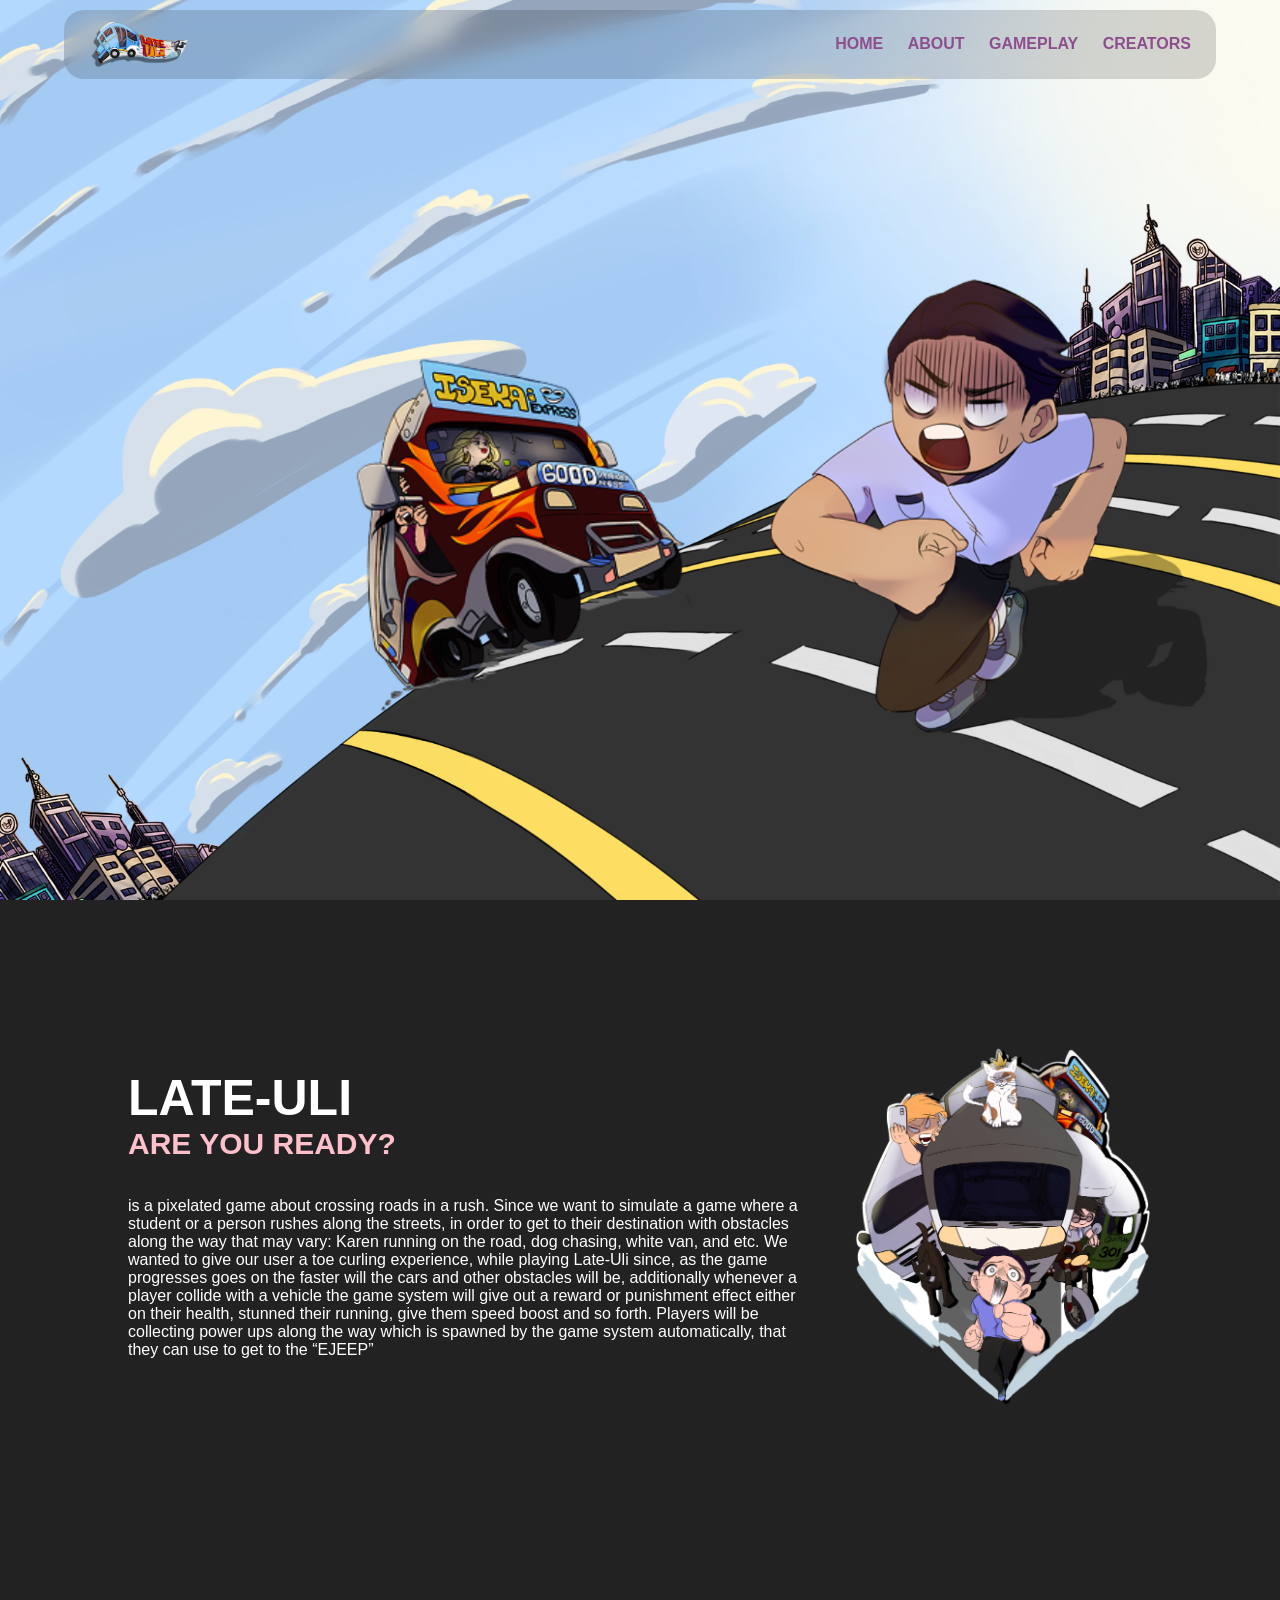
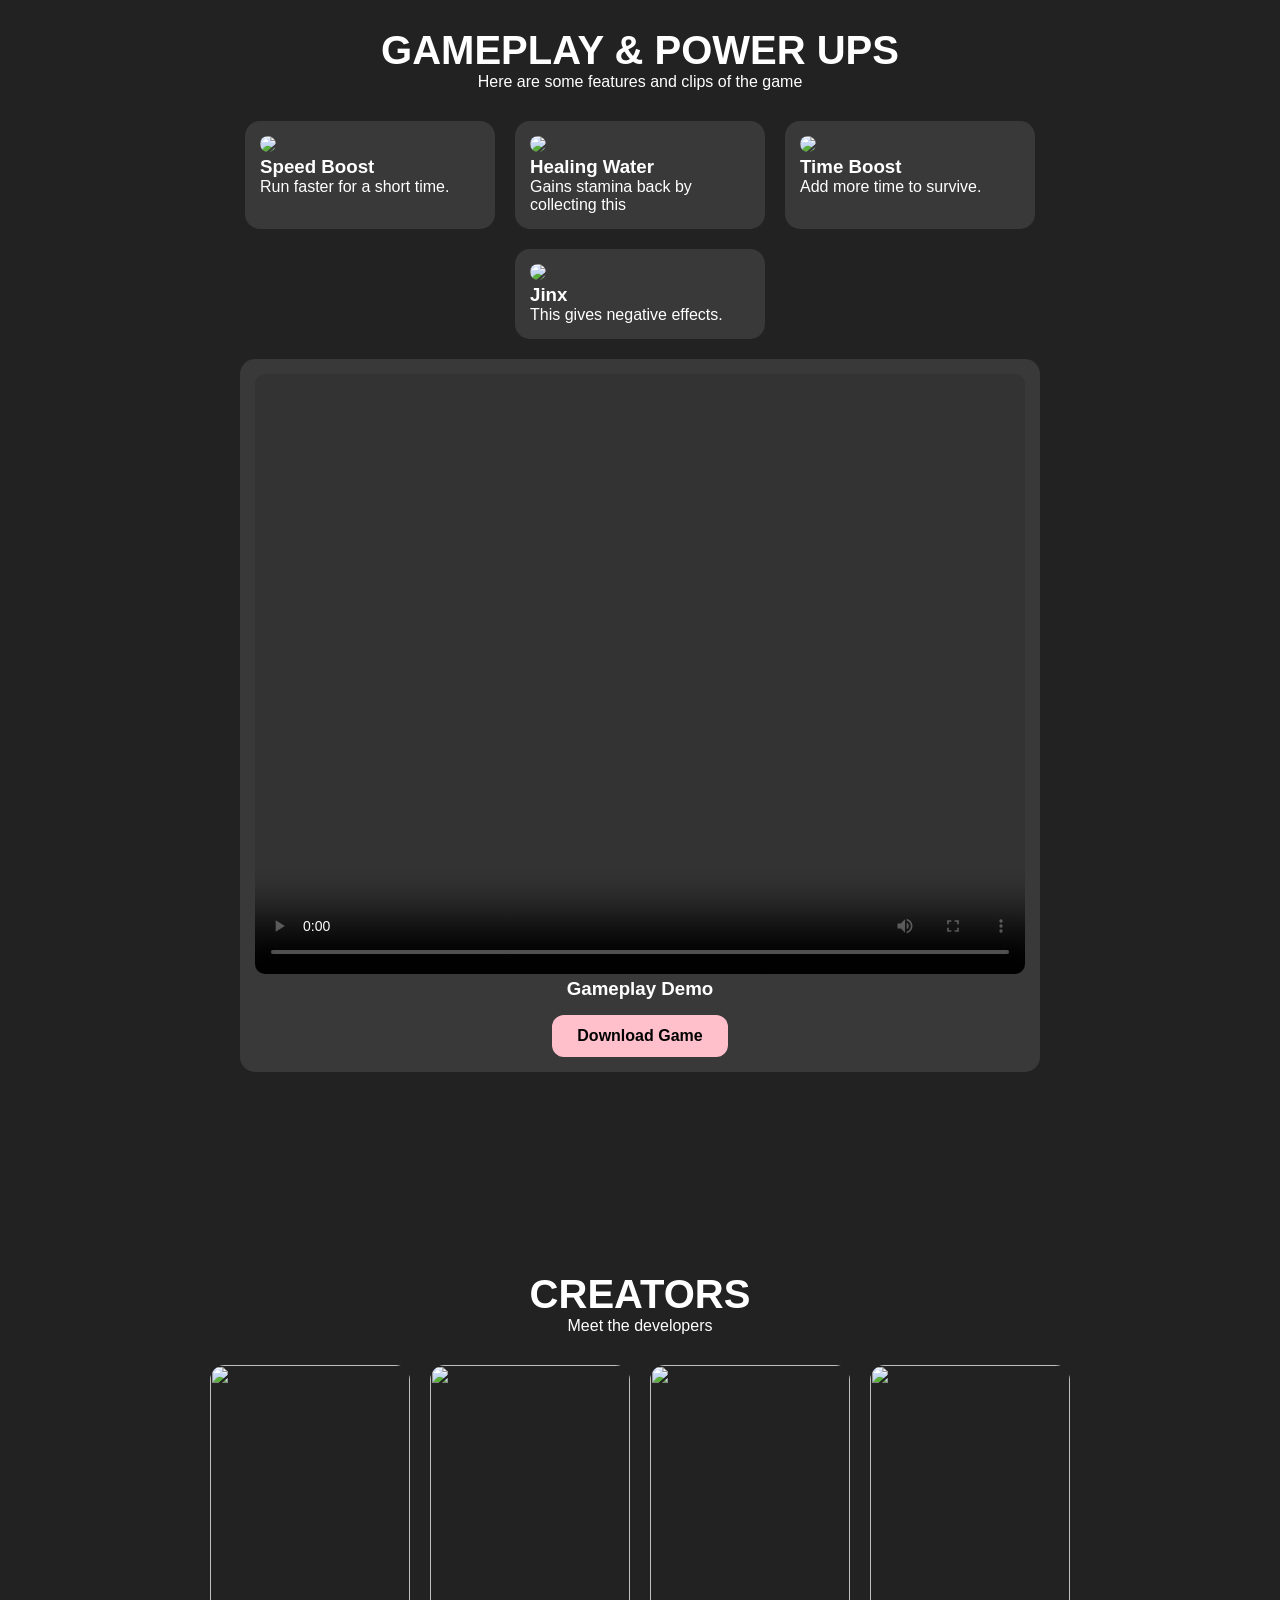
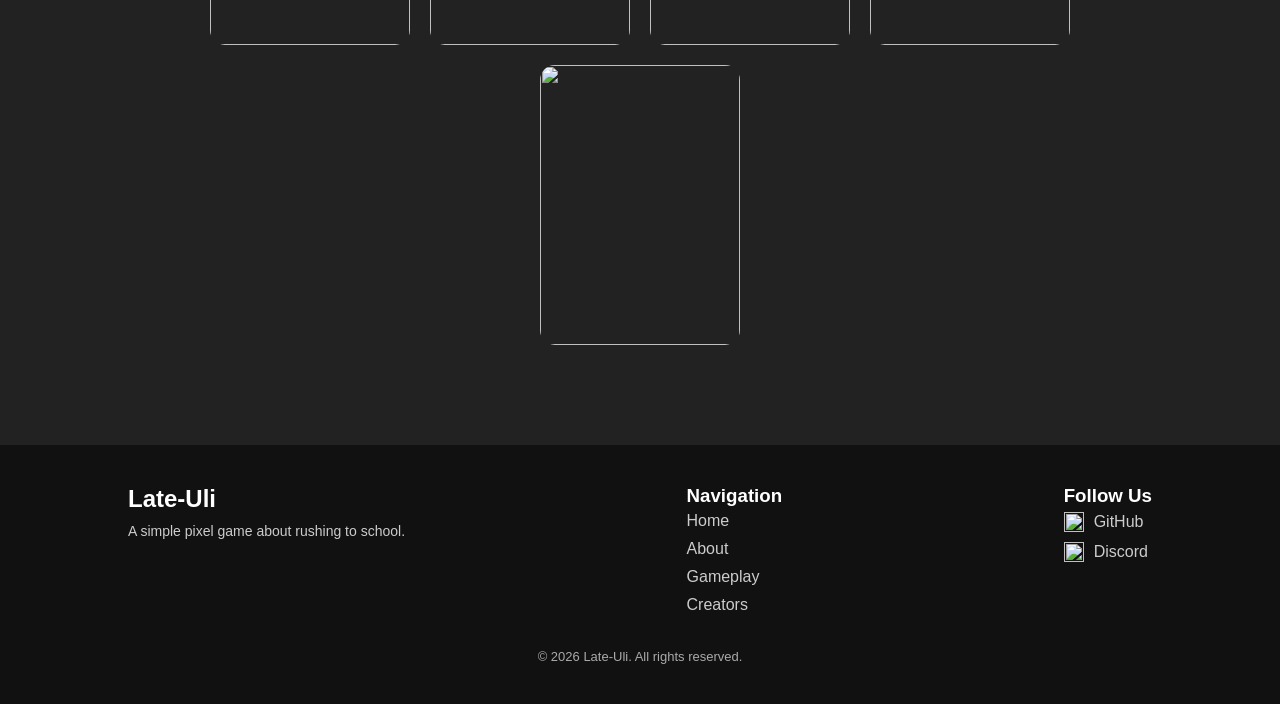
==== index.html @ 8a09f916 "Add files via upload" ====
<!DOCTYPE html>
<html lang="en">

<head>
    <meta charset="UTF-8">
    <meta name="viewport" content="width=device-width, initial-scale=1.0">
    <title>Late-Uli</title>
    <link rel="stylesheet" href="style.css">
</head>

<body>


    <header id="home">

        <nav class="navbar">
            <img src="logo.png" class="logo-img">

            <div class="nav-links">
                <a href="#home">HOME</a>
                <a href="#about">ABOUT</a>
                <a href="#game">GAMEPLAY</a>
                <a href="#creators">CREATORS</a>
            </div>
        </nav>

        <div class="parallax">
            <img src="bg2.jpg" id="one">
            <img src="clouds.png" id="third">
            <img src="front.png" id="two">
        </div>

    </header>

    <main>

        <!-- ABOUT -->
        <section id="about" class="section">
            <div class="about-box">

                <div class="text">
                    <h2>LATE-ULI</h2>
                    <h3>ARE YOU READY?</h3>
                    <br><br>
                    <p>
                        is a pixelated game about crossing roads in a rush. Since we want to simulate a game where a student or a person rushes along the streets, in order to get to their destination with obstacles along the way that may vary: Karen running on the road, dog
                        chasing, white van, and etc. We wanted to give our user a toe curling experience, while playing Late-Uli since, as the game progresses goes on the faster will the cars and other obstacles will be, additionally whenever a player
                        collide with a vehicle the game system will give out a reward or punishment effect either on their health, stunned their running, give them speed boost and so forth. Players will be collecting power ups along the way which is spawned
                        by the game system automatically, that they can use to get to the “EJEEP”
                    </p>
                </div>

                <div class="img-box">
                    <img src="picturejoserun.png">
                </div>

            </div>
        </section>
        <section id="game" class="section">
            <h2 class="title">GAMEPLAY & POWER UPS</h2>
            <p class="subtitle">Here are some features and clips of the game</p>

            <div class="cards">

                <div class="card">
                    <img src="gifasset/speed shoe.gif">
                    <h3>Speed Boost</h3>
                    <p>Run faster for a short time.</p>
                </div>

                <div class="card">
                    <img src="gifasset/water.gif">
                    <h3>Healing Water</h3>
                    <p>Gains stamina back by collecting this</p>
                </div>

                <div class="card">
                    <img src="gifasset/time power up.gif">
                    <h3>Time Boost</h3>
                    <p>Add more time to survive.</p>
                </div>

                <div class="card">
                    <img src="gifasset/decrease time.gif">
                    <h3>Jinx</h3>
                    <p>This gives negative effects.</p>
                </div>

                <div class="card demo-card">
                    <video controls>
                <source src="videoAsset/lateulidemo.mp4" type="video/mp4">
            </video>

                    <h3>Gameplay Demo</h3>

                    <!-- DOWNLOAD BUTTON -->
                    <a href="LateUliGame.zip" download class="download-btn">
                Download Game
            </a>
                </div>
            </div>
        </section>
        <section id="creators" class="section">
            <h2 class="title">CREATORS</h2>
            <p class="subtitle">Meet the developers</p>

            <div class="devs">

                <div class="dev">
                    <img src="portfolio_kenneth/kenneth.jpg">
                    <div class="overlay">
                        <h3>Dev 1</h3>
                        <p>Front-end developer</p>
                        <a href="portfolio_kenneth/portfolio.html">Profile</a>
                    </div>
                </div>

                <div class="dev">
                    <img src="Cocutan/Cocutan/4th.jpg">
                    <div class="overlay">
                        <h3>Dev 2</h3>
                        <p>Game logic</p>
                        <a href="Cocutan/Cocutan/Index.html">Profile</a>
                    </div>
                </div>

                <div class="dev">
                    <img src="Xyvanne/Unknown-40.jpg">
                    <div class="overlay">
                        <h3>Dev 3</h3>
                        <p>Design & UI</p>
                        <a href="Xyvanne/index.html">Profile</a>
                    </div>
                </div>

                <div class="dev">
                    <img src="bernas/bernas/54caf76a-6d49-4d84-9a0f-51dc49c5455b.jpg">
                    <div class="overlay">
                        <h3>Dev 4</h3>
                        <p>Testing</p>
                        <a href="bernas/bernas/index.html">Profile</a>
                    </div>
                </div>

                <div class="dev">
                    <img src="kimberly/profileassets/kim.JPG">
                    <div class="overlay">
                        <h3>Dev 5</h3>
                        <p>Assets & art</p>
                        <a href="kimberly/profileindex1.html">Profile</a>
                    </div>
                </div>

            </div>
        </section>

    </main>
    <footer class="footer">

        <div class="footer-container">

            <div class="footer-left">
                <h2>Late-Uli</h2>
                <p>A simple pixel game about rushing to school.</p>
            </div>

            <div class="footer-links">
                <h3>Navigation</h3>
                <a href="#home">Home</a>
                <a href="#about">About</a>
                <a href="#game">Gameplay</a>
                <a href="#creators">Creators</a>
            </div>

            <div class="footer-socials">
                <h3>Follow Us</h3>

                <a href="#">
                    <img src="icons/github.png">GitHub
                </a>

                <a href="#">
                    <img src=" icons/discord.png "> Discord
                </a>

            </div>

        </div>

        <p class="footer-bottom ">© 2026 Late-Uli. All rights reserved.</p>

    </footer>
    <script src="motion.js "></script>
</body>

</html>
---- style.css ----
* {
    margin: 0;
    padding: 0;
    box-sizing: border-box;
}

body {
    font-family: Arial;
    background: #222;
    color: white;
}

.html {
    scroll-behavior: smooth;
}

.navbar {
    position: fixed;
    top: 10px;
    left: 50%;
    transform: translateX(-50%);
    width: 90%;
    display: flex;
    justify-content: space-between;
    align-items: center;
    padding: 12px 25px;
    background: rgba(0, 0, 0, 0.15);
    backdrop-filter: blur(10px);
    border-radius: 20px;
    z-index: 1000;
}

.logo-img {
    width: 100px;
}

.nav-links a {
    margin-left: 20px;
    text-decoration: none;
    color: rgb(141, 78, 141);
    font-weight: bold;
}

header {
    height: 100vh;
    overflow: hidden;
    position: relative;
}

.parallax img {
    position: absolute;
    width: 100%;
    height: 100vh;
    object-fit: cover;
}

#one {
    z-index: 1;
}

#third {
    z-index: 2;
}

#two {
    z-index: 3;
}

.section {
    padding: 100px 10%;
}

.about-box {
    display: flex;
    gap: 40px;
    align-items: center;
}

.text h2 {
    font-size: 50px;
}

.text h3 {
    font-size: 30px;
    color: pink;
}

.img-box img {
    width: 300px;
}

.title {
    text-align: center;
    font-size: 40px;
}

.subtitle {
    text-align: center;
    margin-bottom: 30px;
}

.cards {
    display: flex;
    flex-wrap: wrap;
    gap: 20px;
    justify-content: center;
}

.card {
    width: 250px;
    background: rgba(255, 255, 255, 0.1);
    padding: 15px;
    border-radius: 15px;
    transition: 0.3s;
}

.card:hover {
    transform: translateY(-10px);
}

.card img,
video {
    width: 100%;
    border-radius: 10px;
}

.demo-card {
    width: 800px;
    text-align: center;
}

.demo-card video {
    width: 100%;
    height: 600px;
    object-fit: cover;
}

.download-btn {
    display: inline-block;
    margin-top: 15px;
    padding: 12px 25px;
    background: pink;
    color: black;
    text-decoration: none;
    font-weight: bold;
    border-radius: 12px;
    transition: 0.3s;
}

.download-btn:hover {
    background: white;
    transform: scale(1.05);
}


/* RESPONSIVE */

@media (max-width: 768px) {
    .demo-card {
        width: 90%;
    }
    .demo-card video {
        height: auto;
    }
}

.devs {
    display: flex;
    flex-wrap: wrap;
    gap: 20px;
    justify-content: center;
}

.dev {
    width: 200px;
    height: 280px;
    position: relative;
    overflow: hidden;
    border-radius: 15px;
}

.dev img {
    width: 100%;
    height: 100%;
    object-fit: cover;
}

.overlay {
    position: absolute;
    bottom: -100%;
    width: 100%;
    height: 100%;
    background: rgba(0, 0, 0, 0.7);
    text-align: center;
    padding: 20px;
    transition: 0.4s;
}

.dev:hover .overlay {
    bottom: 0;
}

.overlay a {
    display: inline-block;
    margin-top: 10px;
    padding: 8px 12px;
    background: pink;
    color: black;
    text-decoration: none;
    border-radius: 10px;
    transition: 0.3;
    cursor: pointer;
}

@media (max-width: 768px) {
    .about-box {
        flex-direction: column;
        text-align: center;
    }
    .navbar {
        flex-direction: column;
        gap: 10px;
    }
}

.footer {
    background: #111;
    color: white;
    padding: 40px 10%;
}

.footer-container {
    display: flex;
    justify-content: space-between;
    flex-wrap: wrap;
    gap: 30px;
}

.footer-left h2 {
    margin-bottom: 10px;
}

.footer-left p {
    font-size: 14px;
    color: #ccc;
}

.footer-links {
    display: flex;
    flex-direction: column;
}

.footer-links a {
    text-decoration: none;
    color: #ccc;
    margin: 5px 0;
}

.footer-links a:hover {
    color: pink;
}

.footer-socials {
    display: flex;
    flex-direction: column;
}

.footer-socials a {
    text-decoration: none;
    color: #ccc;
    margin: 5px 0;
    display: flex;
    align-items: center;
    gap: 10px;
}

.footer-socials img {
    width: 20px;
    height: 20px;
}

.footer-socials a:hover {
    color: pink;
}

.footer-bottom {
    text-align: center;
    margin-top: 30px;
    font-size: 13px;
    color: #aaa;
}

@media (max-width: 768px) {
    .footer-container {
        flex-direction: column;
        text-align: center;
        align-items: center;
    }
    .footer-socials a {
        justify-content: center;
    }
}
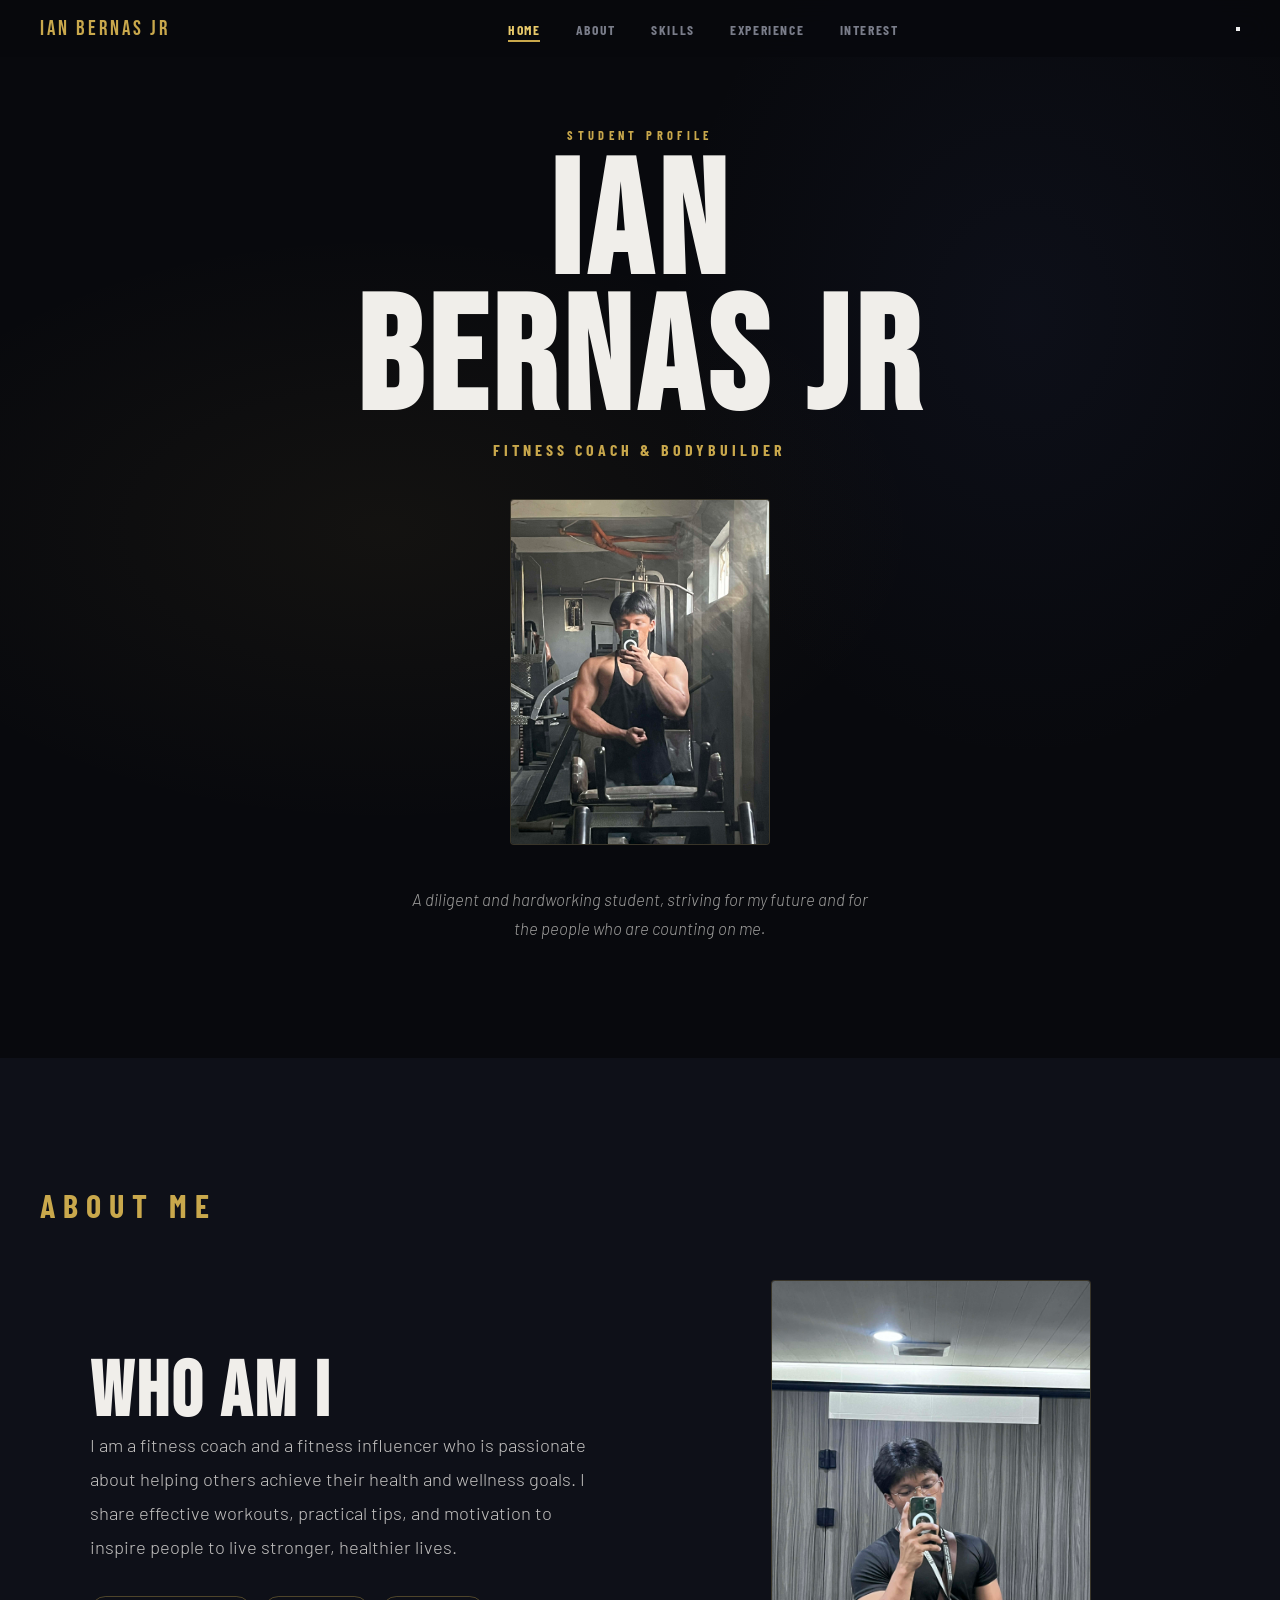
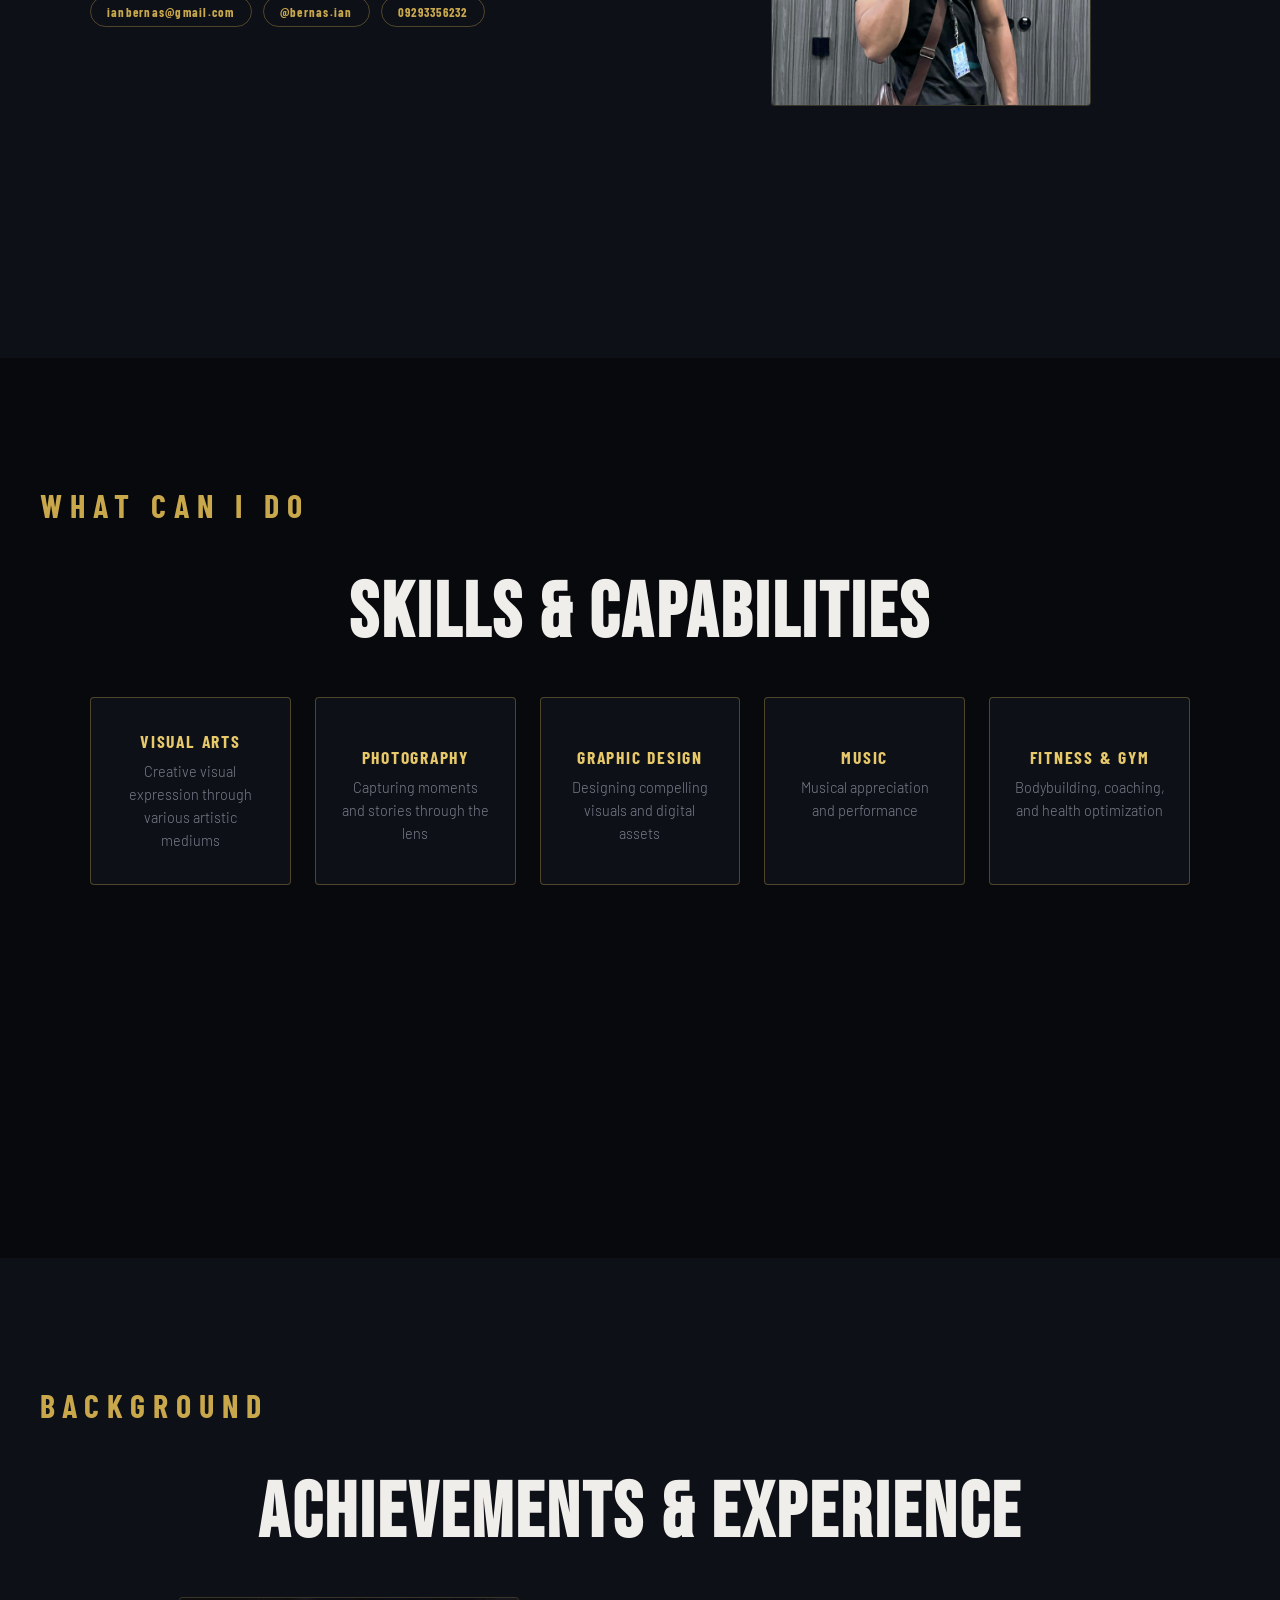
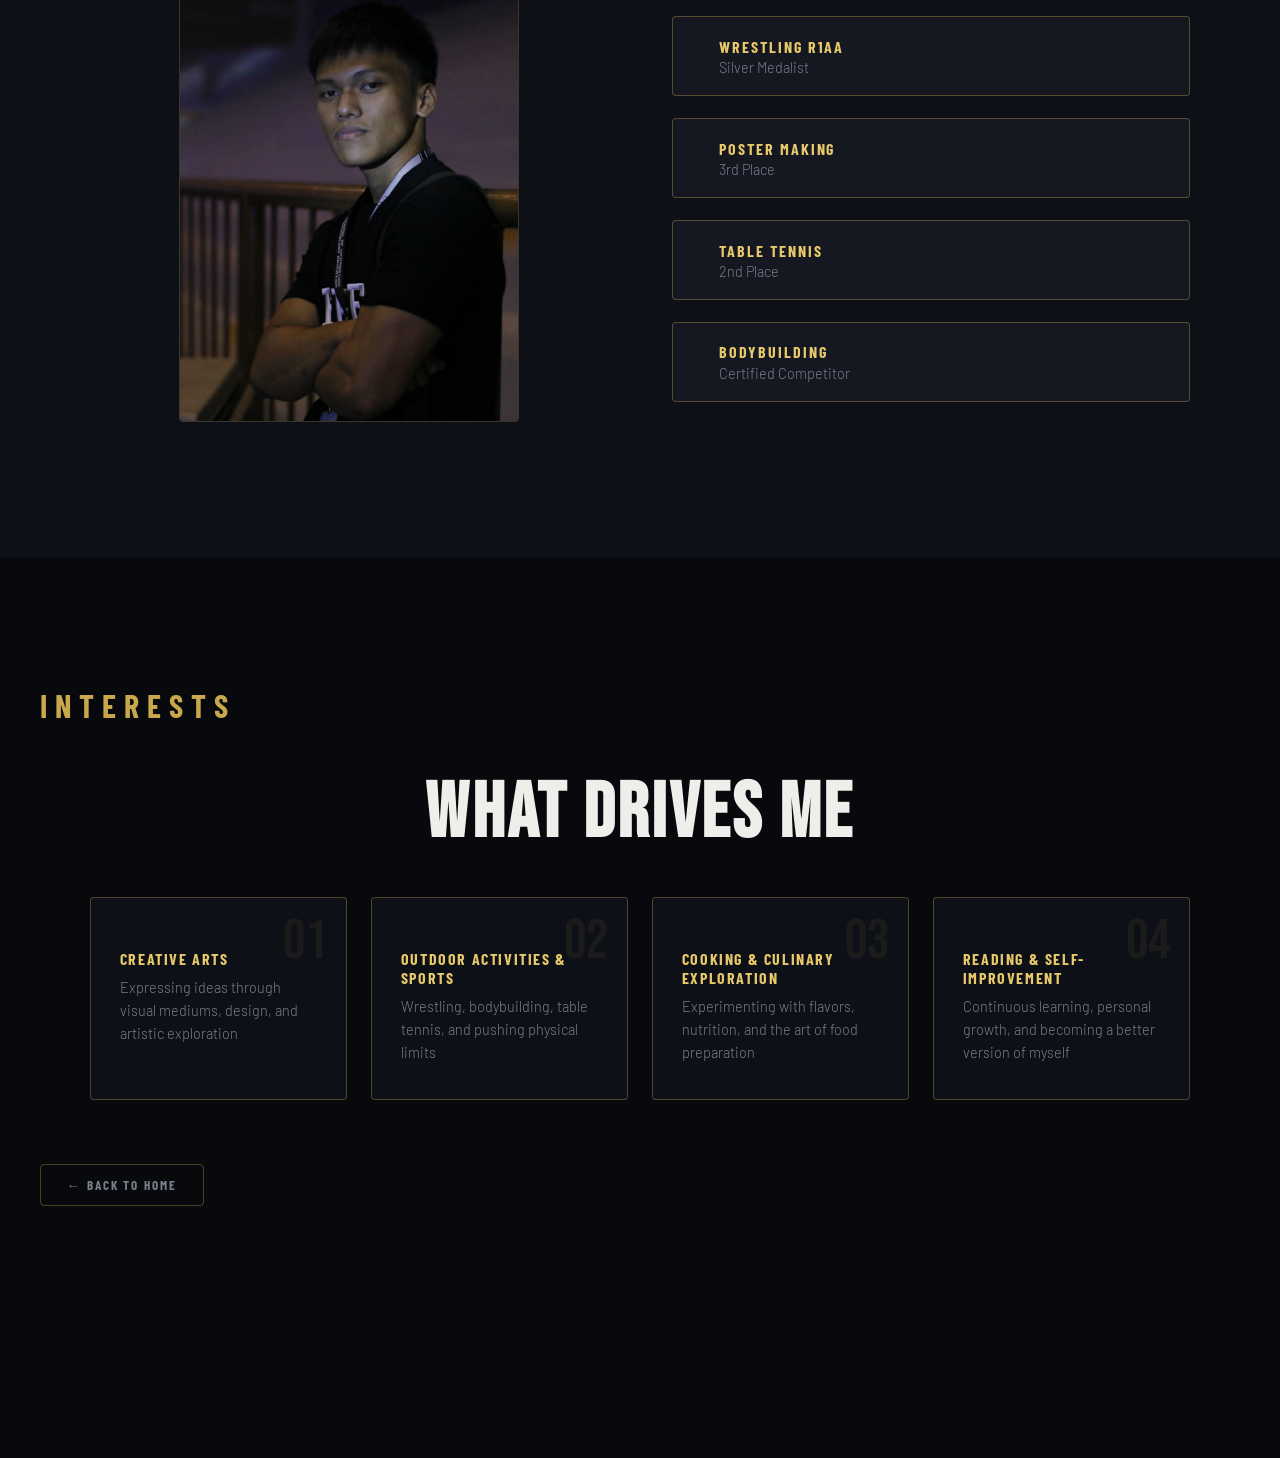
==== commit 05ddd072: "Add files via upload" ====
--- a/index.html
+++ b/index.html
@@ -1,196 +1,206 @@
 <!DOCTYPE html>
 <html lang="en">
-
 <head>
-    <meta charset="UTF-8">
-    <meta name="viewport" content="width=device-width, initial-scale=1.0">
-    <title>Late-Uli</title>
-    <link rel="stylesheet" href="style.css">
+  <meta charset="UTF-8" />
+  <meta name="viewport" content="width=device-width, initial-scale=1.0"/>
+  <title>Ian Bernas Jr – Portfolio</title>
+  <link rel="preconnect" href="https://fonts.googleapis.com">
+  <link rel="preconnect" href="https://fonts.gstatic.com" crossorigin>
+  <link href="https://fonts.googleapis.com/css2?family=Bebas+Neue&family=Barlow:ital,wght@0,300;0,400;0,600;1,300&family=Barlow+Condensed:wght@700;900&display=swap" rel="stylesheet">
+  <link rel="stylesheet" href="style.css" />
 </head>
-
 <body>
 
-
-    <header id="home">
-
-        <nav class="navbar">
-            <img src="logo.png" class="logo-img">
-
-            <div class="nav-links">
-                <a href="#home">HOME</a>
-                <a href="#about">ABOUT</a>
-                <a href="#game">GAMEPLAY</a>
-                <a href="#creators">CREATORS</a>
-            </div>
-        </nav>
-
-        <div class="parallax">
-            <img src="bg2.jpg" id="one">
-            <img src="clouds.png" id="third">
-            <img src="front.png" id="two">
-        </div>
-
-    </header>
-
-    <main>
-
-        <!-- ABOUT -->
-        <section id="about" class="section">
-            <div class="about-box">
-
-                <div class="text">
-                    <h2>LATE-ULI</h2>
-                    <h3>ARE YOU READY?</h3>
-                    <br><br>
-                    <p>
-                        is a pixelated game about crossing roads in a rush. Since we want to simulate a game where a student or a person rushes along the streets, in order to get to their destination with obstacles along the way that may vary: Karen running on the road, dog
-                        chasing, white van, and etc. We wanted to give our user a toe curling experience, while playing Late-Uli since, as the game progresses goes on the faster will the cars and other obstacles will be, additionally whenever a player
-                        collide with a vehicle the game system will give out a reward or punishment effect either on their health, stunned their running, give them speed boost and so forth. Players will be collecting power ups along the way which is spawned
-                        by the game system automatically, that they can use to get to the “EJEEP”
-                    </p>
-                </div>
-
-                <div class="img-box">
-                    <img src="picturejoserun.png">
-                </div>
-
-            </div>
-        </section>
-        <section id="game" class="section">
-            <h2 class="title">GAMEPLAY & POWER UPS</h2>
-            <p class="subtitle">Here are some features and clips of the game</p>
-
-            <div class="cards">
-
-                <div class="card">
-                    <img src="gifasset/speed shoe.gif">
-                    <h3>Speed Boost</h3>
-                    <p>Run faster for a short time.</p>
-                </div>
-
-                <div class="card">
-                    <img src="gifasset/water.gif">
-                    <h3>Healing Water</h3>
-                    <p>Gains stamina back by collecting this</p>
-                </div>
-
-                <div class="card">
-                    <img src="gifasset/time power up.gif">
-                    <h3>Time Boost</h3>
-                    <p>Add more time to survive.</p>
-                </div>
-
-                <div class="card">
-                    <img src="gifasset/decrease time.gif">
-                    <h3>Jinx</h3>
-                    <p>This gives negative effects.</p>
-                </div>
-
-                <div class="card demo-card">
-                    <video controls>
-                <source src="videoAsset/lateulidemo.mp4" type="video/mp4">
-            </video>
-
-                    <h3>Gameplay Demo</h3>
-
-                    <!-- DOWNLOAD BUTTON -->
-                    <a href="LateUliGame.zip" download class="download-btn">
-                Download Game
-            </a>
-                </div>
-            </div>
-        </section>
-        <section id="creators" class="section">
-            <h2 class="title">CREATORS</h2>
-            <p class="subtitle">Meet the developers</p>
-
-            <div class="devs">
-
-                <div class="dev">
-                    <img src="portfolio_kenneth/kenneth.jpg">
-                    <div class="overlay">
-                        <h3>Dev 1</h3>
-                        <p>Front-end developer</p>
-                        <a href="portfolio_kenneth/portfolio.html">Profile</a>
-                    </div>
-                </div>
-
-                <div class="dev">
-                    <img src="Cocutan/Cocutan/4th.jpg">
-                    <div class="overlay">
-                        <h3>Dev 2</h3>
-                        <p>Game logic</p>
-                        <a href="Cocutan/Cocutan/Index.html">Profile</a>
-                    </div>
-                </div>
-
-                <div class="dev">
-                    <img src="Xyvanne/Unknown-40.jpg">
-                    <div class="overlay">
-                        <h3>Dev 3</h3>
-                        <p>Design & UI</p>
-                        <a href="Xyvanne/index.html">Profile</a>
-                    </div>
-                </div>
-
-                <div class="dev">
-                    <img src="bernas/bernas/54caf76a-6d49-4d84-9a0f-51dc49c5455b.jpg">
-                    <div class="overlay">
-                        <h3>Dev 4</h3>
-                        <p>Testing</p>
-                        <a href="bernas/bernas/index.html">Profile</a>
-                    </div>
-                </div>
-
-                <div class="dev">
-                    <img src="kimberly/profileassets/kim.JPG">
-                    <div class="overlay">
-                        <h3>Dev 5</h3>
-                        <p>Assets & art</p>
-                        <a href="kimberly/profileindex1.html">Profile</a>
-                    </div>
-                </div>
-
-            </div>
-        </section>
-
-    </main>
-    <footer class="footer">
-
-        <div class="footer-container">
-
-            <div class="footer-left">
-                <h2>Late-Uli</h2>
-                <p>A simple pixel game about rushing to school.</p>
-            </div>
-
-            <div class="footer-links">
-                <h3>Navigation</h3>
-                <a href="#home">Home</a>
-                <a href="#about">About</a>
-                <a href="#game">Gameplay</a>
-                <a href="#creators">Creators</a>
-            </div>
-
-            <div class="footer-socials">
-                <h3>Follow Us</h3>
-
-                <a href="#">
-                    <img src="icons/github.png">GitHub
-                </a>
-
-                <a href="#">
-                    <img src=" icons/discord.png "> Discord
-                </a>
-
-            </div>
-
-        </div>
-
-        <p class="footer-bottom ">© 2026 Late-Uli. All rights reserved.</p>
-
-    </footer>
-    <script src="motion.js "></script>
+  <nav id="navbar">
+    <div class="nav-brand">IAN BERNAS JR</div>
+    <ul class="nav-links">
+      <li><a href="#home"       class="nav-link active">Home</a></li>
+      <li><a href="#about"      class="nav-link">About</a></li>
+      <li><a href="#skills"     class="nav-link">Skills</a></li>
+      <li><a href="#experience" class="nav-link">Experience</a></li>
+      <li><a href="#interest"   class="nav-link">Interest</a></li>
+    </ul>
+    <button class="hamburger" id="hamburger" aria-label="Menu">
+      <span></span><span></span><span></span>
+    </button>
+  </nav>
+
+  <div class="mobile-menu" id="mobileMenu">
+    <ul>
+      <li><a href="#home"       class="mob-link">Home</a></li>
+      <li><a href="#about"      class="mob-link">About</a></li>
+      <li><a href="#skills"     class="mob-link">Skills</a></li>
+      <li><a href="#experience" class="mob-link">Experience</a></li>
+      <li><a href="#interest"   class="mob-link">Interest</a></li>
+    </ul>
+  </div>
+
+  <section id="home" class="section hero-section">
+    <div class="hero-bg">
+      <div class="stars"></div>
+      <div class="nebula"></div>
+    </div>
+    <div class="hero-content">
+      <p class="hero-eyebrow">Student Profile</p>
+      <h1 class="hero-name">IAN<br>BERNAS JR</h1>
+      <p class="hero-role">Fitness Coach &amp; Bodybuilder</p>
+      <div class="photo-frame hero-frame" id="heroFrame">
+        <div class="frame-inner">
+          <img id="heroImg" src="7a15c5e6-8de4-471f-91c4-639e7b374e32.jpg" alt="Ian Bernas Jr" />
+        </div>
+      </div>
+      <p class="hero-tagline">
+        A diligent and hardworking student, striving for my future
+        and for the people who are counting on me.
+      </p>
+    </div>
+  </section>
+
+  <section id="about" class="section about-section">
+    <div class="section-header">
+      <span class="section-label">About Me</span>
+    </div>
+    <div class="about-grid">
+      <div class="about-text">
+        <h2 class="section-title">Who Am I</h2>
+        <p class="about-bio">
+          I am a fitness coach and a fitness influencer who is passionate about
+          helping others achieve their health and wellness goals. I share effective
+          workouts, practical tips, and motivation to inspire people to live
+          stronger, healthier lives.
+        </p>
+        <div class="contact-chips">
+          <a href="mailto:ianbernas@gmail.com" class="chip">ianbernas@gmail.com</a>
+          <a href="#"                           class="chip">@bernas.ian</a>
+          <a href="tel:09293356232"             class="chip">09293356232</a>
+        </div>
+      </div>
+      <div class="about-photo-wrap">
+        <div class="photo-frame about-frame" id="aboutFrame">
+          <div class="frame-inner">
+            <img id="aboutImg" src="54caf76a-6d49-4d84-9a0f-51dc49c5455b.jpg" alt="Ian Bernas Jr – About" />
+          </div>
+        </div>
+      </div>
+    </div>
+  </section>
+
+  <section id="skills" class="section skills-section">
+    <div class="section-header">
+      <span class="section-label">What Can I Do</span>
+    </div>
+    <h2 class="section-title center">Skills &amp; Capabilities</h2>
+    <div class="skills-orbital">
+      <div class="orbit-center"><span>IAN</span></div>
+      <div class="skill-cards">
+        <div class="skill-card" data-skill="Visual Arts">
+          <h3>Visual Arts</h3>
+          <p>Creative visual expression through various artistic mediums</p>
+        </div>
+        <div class="skill-card" data-skill="Photography">
+          <div class="skill-icon"></div>
+          <h3>Photography</h3>
+          <p>Capturing moments and stories through the lens</p>
+        </div>
+        <div class="skill-card" data-skill="Graphic Design">
+          <div class="skill-icon"></div>
+          <h3>Graphic Design</h3>
+          <p>Designing compelling visuals and digital assets</p>
+        </div>
+        <div class="skill-card" data-skill="Music">
+          <div class="skill-icon"></div>
+          <h3>Music</h3>
+          <p>Musical appreciation and performance</p>
+        </div>
+        <div class="skill-card" data-skill="Fitness & Gym">
+          <div class="skill-icon"></div>
+          <h3>Fitness &amp; Gym</h3>
+          <p>Bodybuilding, coaching, and health optimization</p>
+        </div>
+      </div>
+    </div>
+  </section>
+
+  <section id="experience" class="section experience-section">
+    <div class="section-header">
+      <span class="section-label">Background</span>
+    </div>
+    <h2 class="section-title center">Achievements &amp; Experience</h2>
+    <div class="exp-layout">
+      <div class="exp-photo-wrap">
+        <div class="photo-frame exp-frame" id="expFrame">
+          <div class="frame-inner">
+            <img id="expImg" src="f443f22a-0df1-421b-aa77-c06c6c04147e.jpg" alt="Ian – Experience" />
+          </div>
+        </div>
+      </div>
+      <div class="achievements">
+        <div class="achievement-item">
+          <div class="medal"></div>
+          <div class="ach-text">
+            <h3>Wrestling R1AA</h3>
+            <p>Silver Medalist</p>
+          </div>
+        </div>
+        <div class="achievement-item">
+          <div class="medal"></div>
+          <div class="ach-text">
+            <h3>Poster Making</h3>
+            <p>3rd Place</p>
+          </div>
+        </div>
+        <div class="achievement-item">
+          <div class="medal"></div>
+          <div class="ach-text">
+            <h3>Table Tennis</h3>
+            <p>2nd Place</p>
+          </div>
+        </div>
+        <div class="achievement-item">
+          <div class="medal"></div>
+          <div class="ach-text">
+            <h3>Bodybuilding</h3>
+            <p>Certified Competitor</p>
+          </div>
+        </div>
+      </div>
+    </div>
+  </section>
+
+  <section id="interest" class="section interest-section">
+    <div class="section-header">
+      <span class="section-label">Interests</span>
+    </div>
+    <h2 class="section-title center">What Drives Me</h2>
+    <div class="interest-grid">
+      <div class="interest-card" style="--delay:0s">
+        <div class="int-num">01</div>
+        <div class="int-icon"></div>
+        <h3>Creative Arts</h3>
+        <p>Expressing ideas through visual mediums, design, and artistic exploration</p>
+      </div>
+      <div class="interest-card" style="--delay:.1s">
+        <div class="int-num">02</div>
+        <div class="int-icon"></div>
+        <h3>Outdoor Activities &amp; Sports</h3>
+        <p>Wrestling, bodybuilding, table tennis, and pushing physical limits</p>
+      </div>
+      <div class="interest-card" style="--delay:.2s">
+        <div class="int-num">03</div>
+        <div class="int-icon"></div>
+        <h3>Cooking &amp; Culinary Exploration</h3>
+        <p>Experimenting with flavors, nutrition, and the art of food preparation</p>
+      </div>
+      <div class="interest-card" style="--delay:.3s">
+        <div class="int-num">04</div>
+        <div class="int-icon"></div>
+        <h3>Reading &amp; Self-Improvement</h3>
+        <p>Continuous learning, personal growth, and becoming a better version of myself</p>
+      </div>
+    </div>
+    <button class="back-btn" onclick="scrollToSection('home')">← Back to Home</button>
+  </section>
+
+  <script src="script.js"></script>
 </body>
-
 </html>
--- a/style.css
+++ b/style.css
@@ -1,302 +1,207 @@
-* {
-    margin: 0;
-    padding: 0;
-    box-sizing: border-box;
-}
-
-body {
-    font-family: Arial;
-    background: #222;
-    color: white;
-}
-
-.html {
-    scroll-behavior: smooth;
-}
-
-.navbar {
-    position: fixed;
-    top: 10px;
-    left: 50%;
-    transform: translateX(-50%);
-    width: 90%;
-    display: flex;
-    justify-content: space-between;
-    align-items: center;
-    padding: 12px 25px;
-    background: rgba(0, 0, 0, 0.15);
-    backdrop-filter: blur(10px);
-    border-radius: 20px;
-    z-index: 1000;
-}
-
-.logo-img {
-    width: 100px;
-}
-
-.nav-links a {
-    margin-left: 20px;
-    text-decoration: none;
-    color: rgb(141, 78, 141);
-    font-weight: bold;
-}
-
-header {
-    height: 100vh;
-    overflow: hidden;
-    position: relative;
-}
-
-.parallax img {
-    position: absolute;
-    width: 100%;
-    height: 100vh;
-    object-fit: cover;
-}
-
-#one {
-    z-index: 1;
-}
-
-#third {
-    z-index: 2;
-}
-
-#two {
-    z-index: 3;
-}
-
-.section {
-    padding: 100px 10%;
-}
-
-.about-box {
-    display: flex;
-    gap: 40px;
-    align-items: center;
-}
-
-.text h2 {
-    font-size: 50px;
-}
-
-.text h3 {
-    font-size: 30px;
-    color: pink;
-}
-
-.img-box img {
-    width: 300px;
-}
-
-.title {
-    text-align: center;
-    font-size: 40px;
-}
-
-.subtitle {
-    text-align: center;
-    margin-bottom: 30px;
-}
-
-.cards {
-    display: flex;
-    flex-wrap: wrap;
-    gap: 20px;
-    justify-content: center;
-}
-
-.card {
-    width: 250px;
-    background: rgba(255, 255, 255, 0.1);
-    padding: 15px;
-    border-radius: 15px;
-    transition: 0.3s;
-}
-
-.card:hover {
-    transform: translateY(-10px);
-}
-
-.card img,
-video {
-    width: 100%;
-    border-radius: 10px;
-}
-
-.demo-card {
-    width: 800px;
-    text-align: center;
-}
-
-.demo-card video {
-    width: 100%;
-    height: 600px;
-    object-fit: cover;
-}
-
-.download-btn {
-    display: inline-block;
-    margin-top: 15px;
-    padding: 12px 25px;
-    background: pink;
-    color: black;
-    text-decoration: none;
-    font-weight: bold;
-    border-radius: 12px;
-    transition: 0.3s;
-}
-
-.download-btn:hover {
-    background: white;
-    transform: scale(1.05);
-}
-
-
-/* RESPONSIVE */
-
-@media (max-width: 768px) {
-    .demo-card {
-        width: 90%;
-    }
-    .demo-card video {
-        height: auto;
-    }
-}
-
-.devs {
-    display: flex;
-    flex-wrap: wrap;
-    gap: 20px;
-    justify-content: center;
-}
-
-.dev {
-    width: 200px;
-    height: 280px;
-    position: relative;
-    overflow: hidden;
-    border-radius: 15px;
-}
-
-.dev img {
-    width: 100%;
-    height: 100%;
-    object-fit: cover;
-}
-
-.overlay {
-    position: absolute;
-    bottom: -100%;
-    width: 100%;
-    height: 100%;
-    background: rgba(0, 0, 0, 0.7);
-    text-align: center;
-    padding: 20px;
-    transition: 0.4s;
-}
-
-.dev:hover .overlay {
-    bottom: 0;
-}
-
-.overlay a {
-    display: inline-block;
-    margin-top: 10px;
-    padding: 8px 12px;
-    background: pink;
-    color: black;
-    text-decoration: none;
-    border-radius: 10px;
-    transition: 0.3;
-    cursor: pointer;
-}
-
-@media (max-width: 768px) {
-    .about-box {
-        flex-direction: column;
-        text-align: center;
-    }
-    .navbar {
-        flex-direction: column;
-        gap: 10px;
-    }
-}
-
-.footer {
-    background: #111;
-    color: white;
-    padding: 40px 10%;
-}
-
-.footer-container {
-    display: flex;
-    justify-content: space-between;
-    flex-wrap: wrap;
-    gap: 30px;
-}
-
-.footer-left h2 {
-    margin-bottom: 10px;
-}
-
-.footer-left p {
-    font-size: 14px;
-    color: #ccc;
-}
-
-.footer-links {
-    display: flex;
-    flex-direction: column;
-}
-
-.footer-links a {
-    text-decoration: none;
-    color: #ccc;
-    margin: 5px 0;
-}
-
-.footer-links a:hover {
-    color: pink;
-}
-
-.footer-socials {
-    display: flex;
-    flex-direction: column;
-}
-
-.footer-socials a {
-    text-decoration: none;
-    color: #ccc;
-    margin: 5px 0;
-    display: flex;
-    align-items: center;
-    gap: 10px;
-}
-
-.footer-socials img {
-    width: 20px;
-    height: 20px;
-}
-
-.footer-socials a:hover {
-    color: pink;
-}
-
-.footer-bottom {
-    text-align: center;
-    margin-top: 30px;
-    font-size: 13px;
-    color: #aaa;
-}
-
-@media (max-width: 768px) {
-    .footer-container {
-        flex-direction: column;
-        text-align: center;
-        align-items: center;
-    }
-    .footer-socials a {
-        justify-content: center;
-    }
+:root {
+  --bg:#08090d;
+  --bg2:#0e1018;
+  --bg3:#151821;
+  --accent:#c9a84c;
+  --accent2:#e8c96a;
+  --white:#f0eeea;
+  --muted:#7a7d8a;
+  --border:rgba(201,168,76,.35);
+  --frame-col:#c9a84c;
+  --radius:4px;
+  --font-display:'Bebas Neue',sans-serif;
+  --font-cond:'Barlow Condensed',sans-serif;
+  --font-body:'Barlow',sans-serif;
+}
+
+*,*::before,*::after{box-sizing:border-box;margin:0;padding:0;}
+html{scroll-behavior:smooth;}
+body{background:var(--bg);color:var(--white);font-family:var(--font-body);font-weight:300;overflow-x:hidden;}
+a{color:inherit;text-decoration:none;}
+img{display:block;width:100%;height:100%;object-fit:cover;}
+
+::-webkit-scrollbar{width:4px;}
+::-webkit-scrollbar-track{background:var(--bg);}
+::-webkit-scrollbar-thumb{background:var(--accent);border-radius:2px;}
+
+#navbar{
+  position:fixed;top:0;left:0;right:0;z-index:100;
+  display:flex;align-items:center;justify-content:space-between;
+  padding:1rem 2.5rem;background:rgba(8,9,13,.85);
+  backdrop-filter:blur(14px);
+}
+#navbar.scrolled{padding:.7rem 2.5rem;}
+
+.nav-brand{font-family:var(--font-display);font-size:1.3rem;letter-spacing:.15em;color:var(--accent);}
+
+.nav-links{list-style:none;display:flex;gap:2.2rem;}
+.nav-link{
+  font-family:var(--font-cond);font-weight:700;font-size:.85rem;
+  letter-spacing:.12em;text-transform:uppercase;color:var(--muted);
+  position:relative;transition:color .25s;
+}
+.nav-link::after{
+  content:'';position:absolute;bottom:-4px;left:0;
+  width:0;height:2px;background:var(--accent);transition:width .3s;
+}
+.nav-link:hover,.nav-link.active{color:var(--accent2);}
+.nav-link:hover::after,.nav-link.active::after{width:100%;}
+
+.mobile-menu{
+  position:fixed;top:64px;right:-100%;
+  width:220px;background:var(--bg2);
+  border-left:1px solid var(--border);border-bottom:1px solid var(--border);
+  z-index:99;transition:right .35s ease;padding:1.5rem 0;
+}
+.mobile-menu.open{right:0;}
+.mobile-menu ul{list-style:none;}
+.mob-link{
+  display:block;padding:.8rem 2rem;font-family:var(--font-cond);font-weight:700;
+  font-size:.9rem;letter-spacing:.1em;text-transform:uppercase;
+  color:var(--muted);transition:color .2s,background .2s;
+}
+.mob-link:hover{color:var(--accent2);background:rgba(201,168,76,.08);}
+
+.section{min-height:100vh;padding:8rem 2.5rem 5rem;position:relative;}
+.section-header{display:flex;align-items:center;gap:1.2rem;margin-bottom:3.5rem;}
+.section-label{font-family:var(--font-cond);font-weight:700;font-size:2em;letter-spacing:.25em;text-transform:uppercase;color:var(--accent);}
+.section-line{flex:1;height:1px;background:var(--border);max-width:120px;}
+.section-title{font-family:var(--font-display);font-size:clamp(2.5rem,6vw,5rem);line-height:.9;letter-spacing:.04em;color:var(--white);}
+.section-title.center{text-align:center;margin-bottom:3rem;}
+
+.back-btn{
+  display:inline-flex;align-items:center;gap:.5rem;margin-top:4rem;
+  padding:.75rem 1.6rem;background:transparent;border:1px solid var(--border);
+  color:var(--muted);font-family:var(--font-cond);font-weight:700;font-size:.82rem;
+  letter-spacing:.15em;text-transform:uppercase;cursor:pointer;
+  border-radius:var(--radius);transition:all .3s;
+}
+.back-btn:hover{border-color:var(--accent);color:var(--accent2);background:rgba(201,168,76,.07);}
+
+.cta-btn{
+  display:inline-block;padding:.85rem 2.4rem;background:var(--accent);color:var(--bg);
+  font-family:var(--font-cond);font-weight:900;font-size:.88rem;
+  letter-spacing:.2em;text-transform:uppercase;border-radius:var(--radius);
+  transition:background .25s,transform .2s;
+}
+
+.back-to-top{
+  position:absolute;bottom:2rem;right:2rem;display:none;
+  align-items:center;gap:.4rem;padding:.55rem 1rem;
+  background:rgba(8,9,13,.7);border:1px solid var(--border);color:var(--accent);
+  font-family:var(--font-cond);font-weight:700;font-size:.75rem;
+  letter-spacing:.15em;text-transform:uppercase;
+}
+
+.photo-frame{position:relative;border-radius:var(--radius);overflow:visible;}
+
+.frame-corner{position:absolute;width:22px;height:22px;border-color:var(--frame-col);border-style:solid;z-index:2;transition:width .3s,height .3s;}
+.frame-corner.tl{top:-8px;left:-8px;border-width:3px 0 0 3px;}
+.frame-corner.tr{top:-8px;right:-8px;border-width:3px 3px 0 0;}
+.frame-corner.bl{bottom:-8px;left:-8px;border-width:0 0 3px 3px;}
+.frame-corner.br{bottom:-8px;right:-8px;border-width:0 3px 3px 0;}
+.photo-frame:hover .frame-corner{width:32px;height:32px;}
+
+.frame-inner{position:relative;overflow:hidden;border-radius:var(--radius);border:1px solid rgba(201,168,76,.2);background:var(--bg3);}
+.frame-inner img{display:block;width:100%;height:100%;object-fit:cover;transition:transform .5s ease;}
+.photo-frame:hover .frame-inner img{transform:scale(1.03);}
+.frame-inner img[src=""]{min-height:200px;background:linear-gradient(135deg,var(--bg3),var(--bg2));}
+
+.photo-edit-btn{
+  position:absolute;bottom:10px;right:10px;display:flex;align-items:center;gap:.4rem;
+  padding:.45rem .9rem;background:rgba(8,9,13,.82);border:1px solid var(--border);
+  color:var(--accent2);font-family:var(--font-cond);font-weight:700;font-size:.72rem;
+  letter-spacing:.12em;text-transform:uppercase;cursor:pointer;border-radius:var(--radius);
+  z-index:3;opacity:0;transform:translateY(4px);
+  transition:opacity .25s,transform .25s;
+}
+.photo-frame:hover .photo-edit-btn{opacity:1;transform:translateY(0);}
+.photo-edit-btn svg{width:13px;height:13px;}
+.photo-edit-btn:hover{background:rgba(201,168,76,.15);border-color:var(--accent);}
+.hidden-input{display:none;}
+
+.hero-section{display:flex;align-items:center;justify-content:center;text-align:center;background:var(--bg);overflow:hidden;}
+.hero-bg{position:absolute;inset:0;pointer-events:none;}
+
+.stars{
+  position:absolute;inset:0;
+  background-image:
+    radial-gradient(1px 1px at 15% 20%,rgba(255,255,255,.7) 0%,transparent 0%),
+    radial-gradient(1px 1px at 45% 65%,rgba(255,255,255,.5) 0%,transparent 0%),
+    radial-gradient(1px 1px at 75% 30%,rgba(255,255,255,.6) 0%,transparent 0%),
+    radial-gradient(1.5px 1.5px at 85% 80%,rgba(255,255,255,.4) 0%,transparent 0%),
+    radial-gradient(1px 1px at 25% 90%,rgba(255,255,255,.5) 0%,transparent 0%),
+    radial-gradient(1px 1px at 60% 10%,rgba(255,255,255,.6) 0%,transparent 0%),
+    radial-gradient(1px 1px at 92% 50%,rgba(255,255,255,.4) 0%,transparent 0%),
+    radial-gradient(1px 1px at 5% 55%,rgba(255,255,255,.5) 0%,transparent 0%),
+    radial-gradient(1.5px 1.5px at 38% 38%,rgba(255,255,255,.3) 0%,transparent 0%),
+    radial-gradient(1px 1px at 70% 72%,rgba(255,255,255,.5) 0%,transparent 0%);
+}
+.nebula{
+  position:absolute;inset:0;
+  background:
+    radial-gradient(ellipse 60% 40% at 30% 50%,rgba(201,168,76,.06) 0%,transparent 70%),
+    radial-gradient(ellipse 40% 60% at 80% 30%,rgba(80,100,180,.07) 0%,transparent 70%);
+}
+.hero-content{position:relative;z-index:2;max-width:700px;}
+.hero-eyebrow{font-family:var(--font-cond);font-weight:700;font-size:.78rem;letter-spacing:.35em;text-transform:uppercase;color:var(--accent);margin-bottom:1rem;}
+.hero-name{font-family:var(--font-display);font-size:clamp(4rem,14vw,10rem);line-height:.85;letter-spacing:.04em;color:var(--white);margin-bottom:.6rem;}
+.hero-role{font-family:var(--font-cond);font-weight:700;font-size:1rem;letter-spacing:.25em;text-transform:uppercase;color:var(--accent);margin-bottom:2.5rem;}
+.hero-frame{width:min(260px,60vw);margin:0 auto 2.5rem;}
+.hero-frame .frame-inner{aspect-ratio:3/4;}
+.hero-tagline{font-size:1.05rem;line-height:1.7;color:rgba(240,238,234,.65);max-width:480px;margin:0 auto 2.2rem;font-style:italic;}
+
+.about-section{background:var(--bg2);}
+.about-grid{display:grid;grid-template-columns:1fr 1fr;gap:4rem;align-items:center;max-width:1100px;margin:0 auto;}
+.about-bio{font-size:1.15rem;line-height:1.85;color:rgba(240,238,234,.8);margin-bottom:2rem;}
+.contact-chips{display:flex;flex-wrap:wrap;gap:.7rem;}
+.chip{display:inline-block;padding:.45rem 1rem;border:1px solid var(--border);border-radius:2rem;font-family:var(--font-cond);font-weight:700;font-size:.78rem;letter-spacing:.1em;color:var(--accent);transition:background .2s,border-color .2s;}
+.about-photo-wrap{display:flex;justify-content:center;}
+.about-frame{width:min(320px,80%);}
+.about-frame .frame-inner{aspect-ratio:3/4;}
+
+.skills-section{background:var(--bg);}
+.skills-orbital{position:relative;max-width:1100px;margin:0 auto;}
+.orbit-center{display:none;}
+.skill-cards{display:grid;grid-template-columns:repeat(auto-fit,minmax(200px,1fr));gap:1.5rem;}
+.skill-card{background:var(--bg2);border:1px solid var(--border);border-radius:var(--radius);padding:2rem 1.5rem;text-align:center;cursor:default;}
+.skill-card:hover{transform:translateY(-6px);}
+.skill-icon{font-size:2.5rem;margin-bottom:1rem;}
+.skill-card h3{font-family:var(--font-cond);font-weight:700;font-size:1.1rem;letter-spacing:.1em;text-transform:uppercase;color:var(--accent2);margin-bottom:.5rem;}
+.skill-card p{font-size:.9rem;color:var(--muted);line-height:1.6;}
+
+.experience-section{background:var(--bg2);}
+.exp-layout{display:grid;grid-template-columns:1fr 1fr;gap:4rem;align-items:center;max-width:1100px;margin:0 auto;}
+.exp-photo-wrap{display:flex;justify-content:center;}
+.exp-frame{width:min(340px,90%);}
+.exp-frame .frame-inner{aspect-ratio:4/5;}
+.achievements{display:flex;flex-direction:column;gap:1.4rem;}
+.achievement-item{display:flex;align-items:center;gap:1.4rem;background:var(--bg3);border:1px solid var(--border);border-radius:var(--radius);padding:1.2rem 1.5rem;transition:border-color .3s,transform .3s;}
+.achievement-item:hover{transform:translateX(6px);}
+.medal{font-size:2.2rem;flex-shrink:0;}
+.ach-text h3{font-family:var(--font-cond);font-weight:700;font-size:1rem;letter-spacing:.12em;text-transform:uppercase;color:var(--accent2);}
+.ach-text p{font-size:.9rem;color:var(--muted);margin-top:.2rem;}
+
+.interest-section{background:var(--bg);}
+.interest-grid{display:grid;grid-template-columns:repeat(auto-fit,minmax(230px,1fr));gap:1.5rem;max-width:1100px;margin:0 auto;}
+.interest-card{position:relative;background:var(--bg2);border:1px solid var(--border);border-radius:var(--radius);padding:2.2rem 1.8rem;overflow:hidden;transition:border-color .3s,transform .3s;}
+.interest-card:hover{transform:translateY(-5px);}
+.int-num{position:absolute;top:1rem;right:1.2rem;font-family:var(--font-display);font-size:3.5rem;color:rgba(201,168,76,.08);line-height:1;pointer-events:none;}
+.int-icon{font-size:2rem;margin-bottom:1rem;}
+.interest-card h3{font-family:var(--font-cond);font-weight:700;font-size:1rem;letter-spacing:.1em;text-transform:uppercase;color:var(--accent2);margin-bottom:.5rem;}
+.interest-card p{font-size:.9rem;color:var(--muted);line-height:1.6;}
+
+footer{background:var(--bg2);border-top:1px solid var(--border);padding:2.5rem;display:flex;justify-content:space-between;align-items:center;flex-wrap:wrap;gap:1rem;}
+footer p{font-size:.82rem;color:var(--muted);}
+.footer-links{display:flex;gap:1.5rem;}
+.footer-links a{font-family:var(--font-cond);font-weight:700;font-size:.78rem;letter-spacing:.12em;text-transform:uppercase;color:var(--muted);transition:color .2s;}
+.footer-links a:hover{color:var(--accent);}
+
+@media(max-width:768px){
+  .nav-links{display:none;}
+  .hamburger{display:flex;}
+  .about-grid,.exp-layout{grid-template-columns:1fr;}
+  .about-photo-wrap{order:-1;}
+  .section{padding:7rem 1.4rem 4rem;}
+  footer{flex-direction:column;text-align:center;}
 }
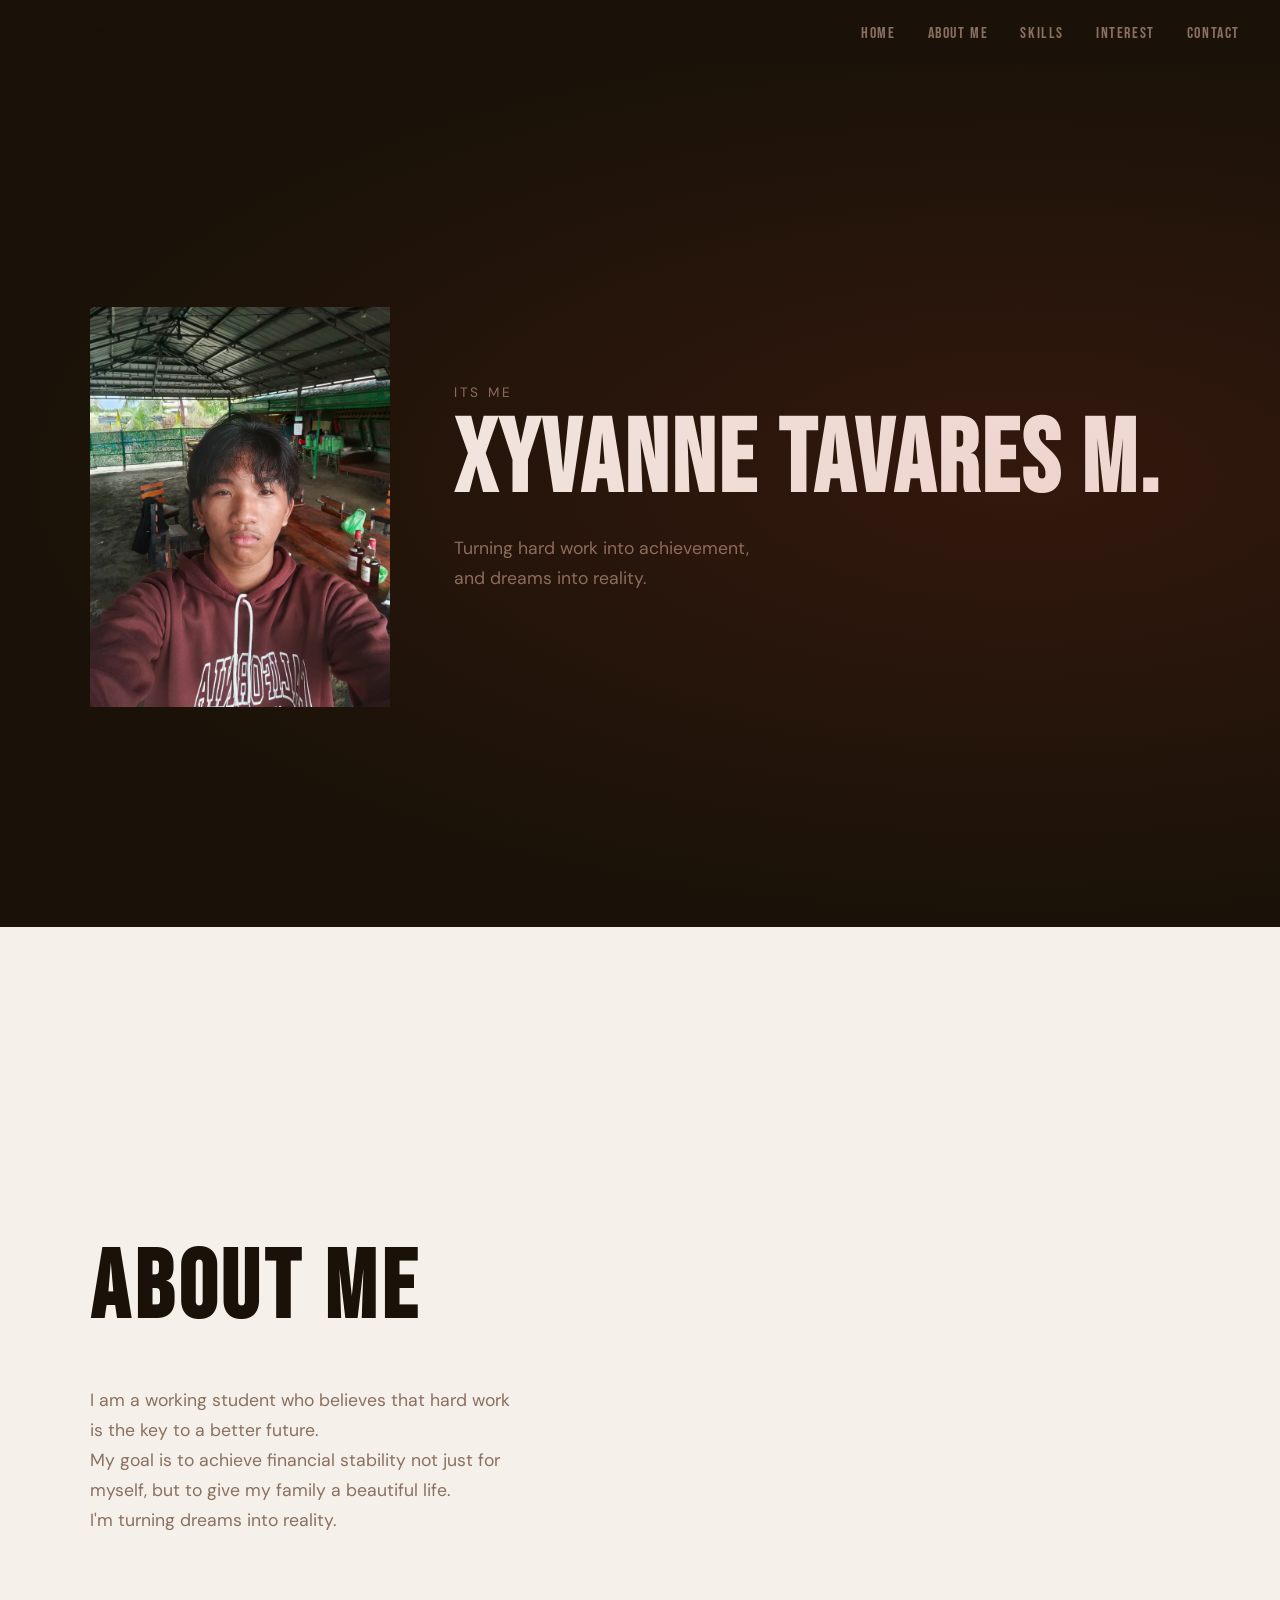
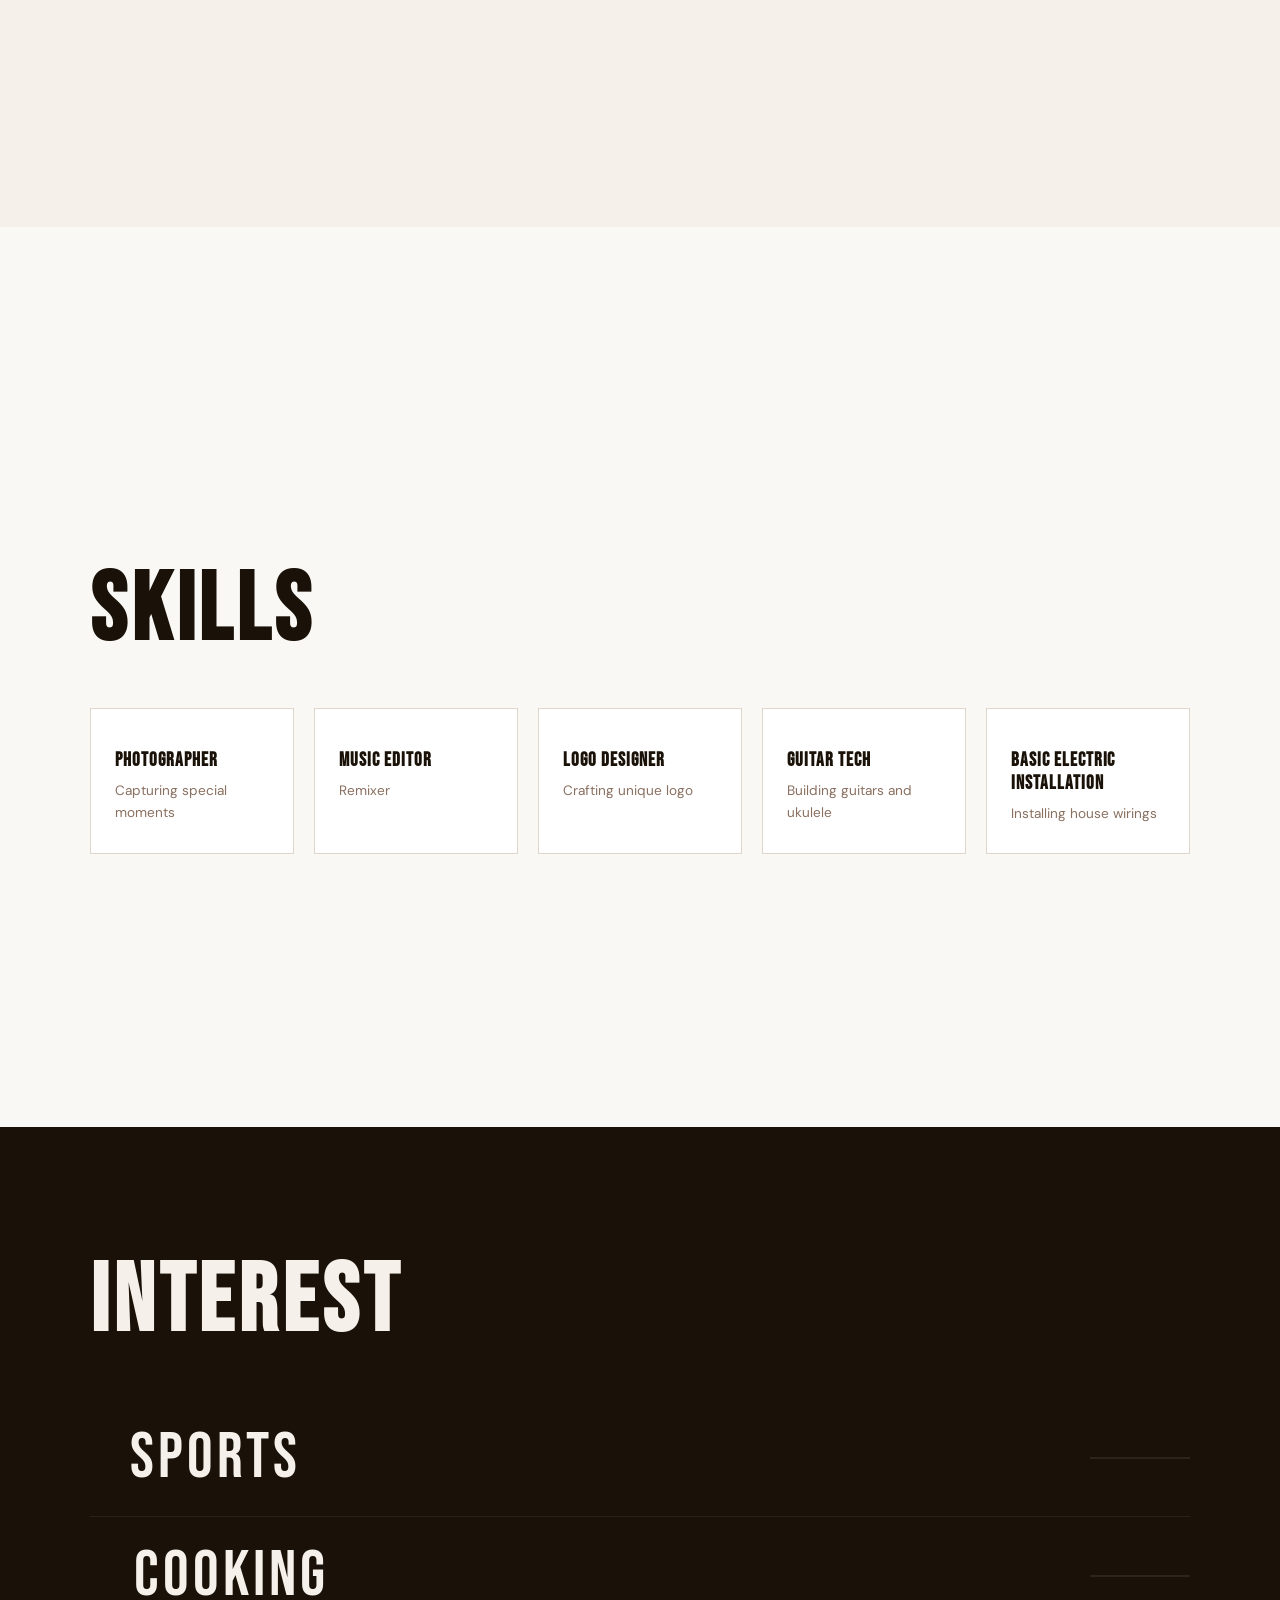
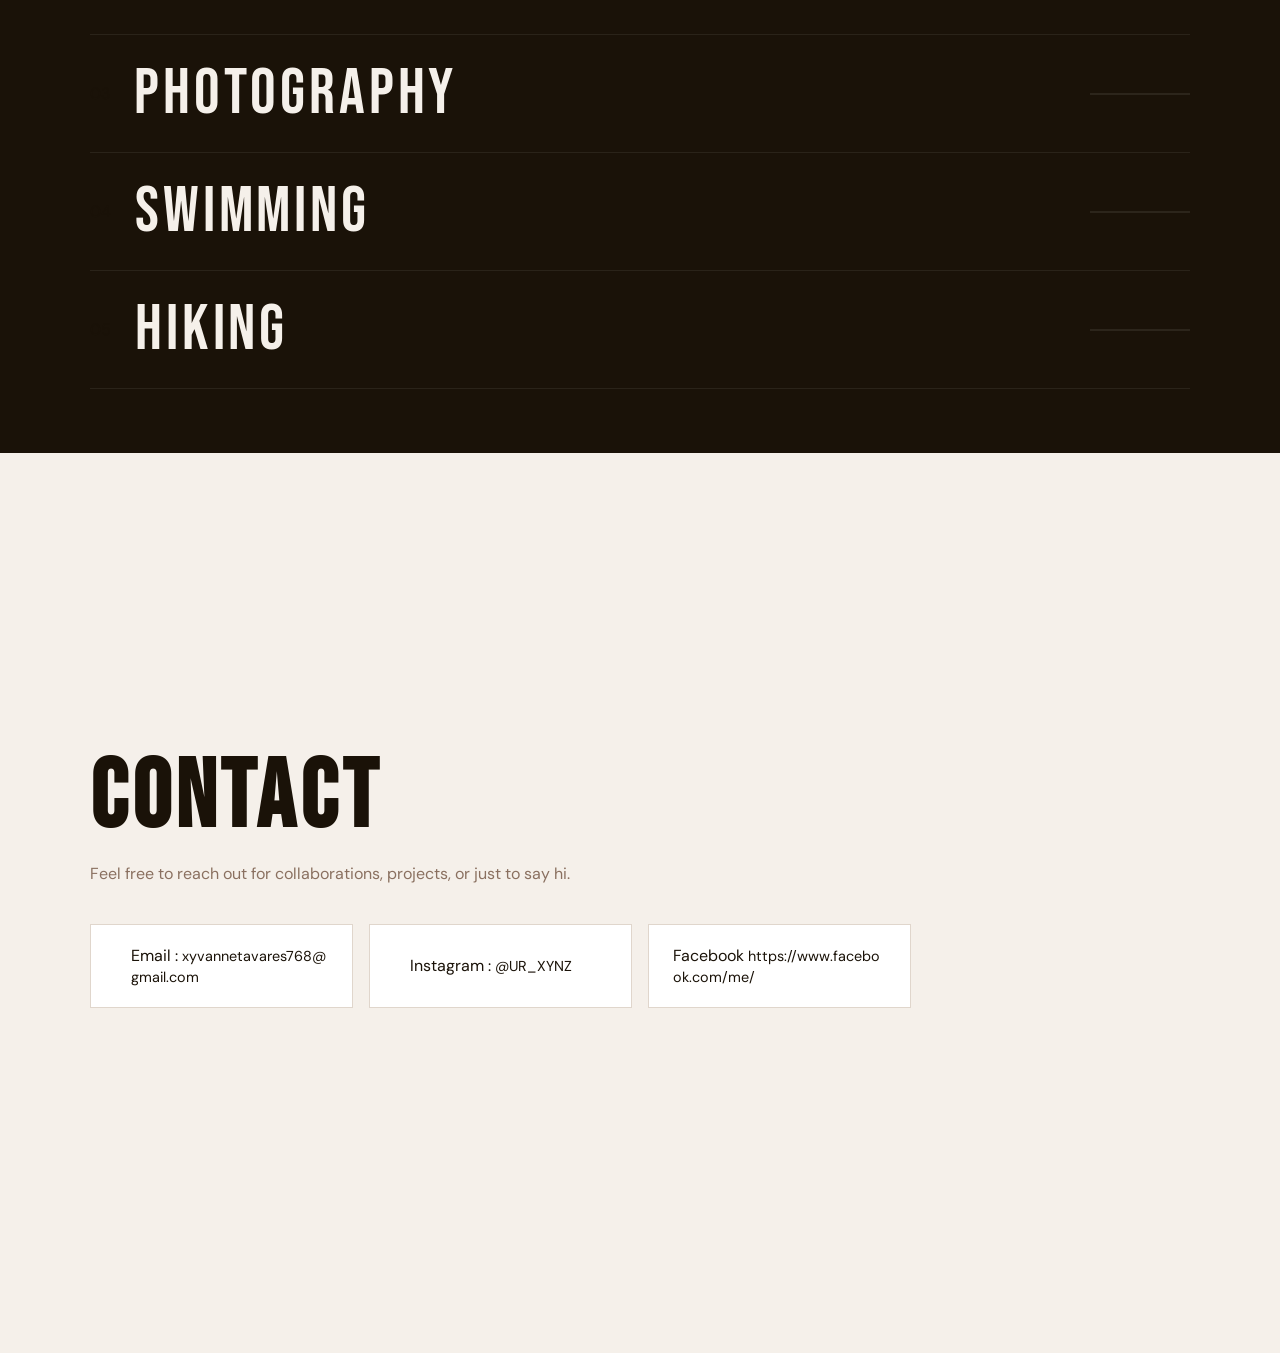
==== commit a9590103: "Add files via upload" ====
--- a/index.html
+++ b/index.html
@@ -1,206 +1,168 @@
 <!DOCTYPE html>
 <html lang="en">
+
 <head>
-  <meta charset="UTF-8" />
-  <meta name="viewport" content="width=device-width, initial-scale=1.0"/>
-  <title>Ian Bernas Jr – Portfolio</title>
-  <link rel="preconnect" href="https://fonts.googleapis.com">
-  <link rel="preconnect" href="https://fonts.gstatic.com" crossorigin>
-  <link href="https://fonts.googleapis.com/css2?family=Bebas+Neue&family=Barlow:ital,wght@0,300;0,400;0,600;1,300&family=Barlow+Condensed:wght@700;900&display=swap" rel="stylesheet">
-  <link rel="stylesheet" href="style.css" />
+    <meta charset="UTF-8" />
+    <meta name="viewport" content="width=device-width, initial-scale=1.0" />
+    <title>Xyvanne Tavares M. — Student Profile</title>
+    <link rel="stylesheet" href="style.css" />
+    <link rel="preconnect" href="https://fonts.googleapis.com">
+    <link href="https://fonts.googleapis.com/css2?family=Bebas+Neue&family=DM+Sans:wght@300;400;500&display=swap" rel="stylesheet">
 </head>
+
 <body>
 
-  <nav id="navbar">
-    <div class="nav-brand">IAN BERNAS JR</div>
-    <ul class="nav-links">
-      <li><a href="#home"       class="nav-link active">Home</a></li>
-      <li><a href="#about"      class="nav-link">About</a></li>
-      <li><a href="#skills"     class="nav-link">Skills</a></li>
-      <li><a href="#experience" class="nav-link">Experience</a></li>
-      <li><a href="#interest"   class="nav-link">Interest</a></li>
-    </ul>
-    <button class="hamburger" id="hamburger" aria-label="Menu">
-      <span></span><span></span><span></span>
+    <!-- NAV -->
+    <nav class="navbar" id="navbar">
+        <div class="nav-brand">studentprofile</div>
+        <ul class="nav-links">
+            <li><a href="#home" class="nav-link active" data-section="home">HOME</a></li>
+            <li><a href="#about" class="nav-link" data-section="about">ABOUT ME</a></li>
+            <li><a href="#skills" class="nav-link" data-section="skills">SKILLS</a></li>
+            <li><a href="#interest" class="nav-link" data-section="interest">INTEREST</a></li>
+            <li><a href="#contact" class="nav-link" data-section="contact">CONTACT</a></li>
+        </ul>
+        <button class="hamburger" id="hamburger" aria-label="Menu">
+        <span></span><span></span><span></span>
     </button>
-  </nav>
+    </nav>
 
-  <div class="mobile-menu" id="mobileMenu">
-    <ul>
-      <li><a href="#home"       class="mob-link">Home</a></li>
-      <li><a href="#about"      class="mob-link">About</a></li>
-      <li><a href="#skills"     class="mob-link">Skills</a></li>
-      <li><a href="#experience" class="mob-link">Experience</a></li>
-      <li><a href="#interest"   class="mob-link">Interest</a></li>
-    </ul>
-  </div>
+    <!-- MOBILE MENU -->
+    <div class="mobile-menu" id="mobileMenu">
+        <a href="#home" class="mobile-link">HOME</a>
+        <a href="#about" class="mobile-link">ABOUT ME</a>
+        <a href="#skills" class="mobile-link">SKILLS</a>
+        <a href="#interest" class="mobile-link">INTEREST</a>
+        <a href="#contact" class="mobile-link">CONTACT</a>
+    </div>
 
-  <section id="home" class="section hero-section">
-    <div class="hero-bg">
-      <div class="stars"></div>
-      <div class="nebula"></div>
-    </div>
-    <div class="hero-content">
-      <p class="hero-eyebrow">Student Profile</p>
-      <h1 class="hero-name">IAN<br>BERNAS JR</h1>
-      <p class="hero-role">Fitness Coach &amp; Bodybuilder</p>
-      <div class="photo-frame hero-frame" id="heroFrame">
-        <div class="frame-inner">
-          <img id="heroImg" src="7a15c5e6-8de4-471f-91c4-639e7b374e32.jpg" alt="Ian Bernas Jr" />
+    <!-- HOME -->
+    <section class="section" id="home">
+        <div class="home-content">
+            <div class="home-image-wrap">
+                <img src="Unknown-40.jpg">
+            </div>
+            <div class="home-text">
+                <p class="eyebrow">its me</p>
+                <h1 class="hero-name">XYVANNE TAVARES M.</h1>
+                <p class="hero-tagline">Turning hard work into achievement,<br>and dreams into reality.</p>
+            </div>
         </div>
-      </div>
-      <p class="hero-tagline">
-        A diligent and hardworking student, striving for my future
-        and for the people who are counting on me.
-      </p>
-    </div>
-  </section>
+    </section>
 
-  <section id="about" class="section about-section">
-    <div class="section-header">
-      <span class="section-label">About Me</span>
-    </div>
-    <div class="about-grid">
-      <div class="about-text">
-        <h2 class="section-title">Who Am I</h2>
-        <p class="about-bio">
-          I am a fitness coach and a fitness influencer who is passionate about
-          helping others achieve their health and wellness goals. I share effective
-          workouts, practical tips, and motivation to inspire people to live
-          stronger, healthier lives.
-        </p>
-        <div class="contact-chips">
-          <a href="mailto:ianbernas@gmail.com" class="chip">ianbernas@gmail.com</a>
-          <a href="#"                           class="chip">@bernas.ian</a>
-          <a href="tel:09293356232"             class="chip">09293356232</a>
+    <!-- ABOUT -->
+    <section class="section" id="about">
+        <div class="section-inner">
+            <h2 class="section-title">ABOUT ME</h2>
+            <div class="about-text">
+
+                <p class="hero-tagline">I am a working student who believes that hard work is the key to a better future.<br> My goal is to achieve financial stability not just for myself, but to give my family a beautiful life.<br> I'm turning dreams into reality.
+                </p>
+            </div>
         </div>
-      </div>
-      <div class="about-photo-wrap">
-        <div class="photo-frame about-frame" id="aboutFrame">
-          <div class="frame-inner">
-            <img id="aboutImg" src="54caf76a-6d49-4d84-9a0f-51dc49c5455b.jpg" alt="Ian Bernas Jr – About" />
-          </div>
         </div>
-      </div>
-    </div>
-  </section>
+    </section>
 
-  <section id="skills" class="section skills-section">
-    <div class="section-header">
-      <span class="section-label">What Can I Do</span>
-    </div>
-    <h2 class="section-title center">Skills &amp; Capabilities</h2>
-    <div class="skills-orbital">
-      <div class="orbit-center"><span>IAN</span></div>
-      <div class="skill-cards">
-        <div class="skill-card" data-skill="Visual Arts">
-          <h3>Visual Arts</h3>
-          <p>Creative visual expression through various artistic mediums</p>
+
+    <!-- SKILLS -->
+    <section class="section" id="skills">
+        <div class="section-inner">
+            <h2 class="section-title">SKILLS</h2>
+            <div class="skills-grid">
+                <div class="skill-card">
+                    <div class="skill-icon"></div>
+                    <h3>Photographer</h3>
+                    <p>Capturing special moments</p>
+                </div>
+                <div class="skill-card">
+                    <div class="skill-icon"></div>
+                    <h3>Music Editor</h3>
+                    <p>Remixer</p>
+                </div>
+                <div class="skill-card">
+                    <div class="skill-icon"></div>
+                    <h3>Logo Designer</h3>
+                    <p>Crafting unique logo</p>
+                </div>
+                <div class="skill-card">
+                    <div class="skill-icon"></div>
+                    <h3>Guitar Tech</h3>
+                    <p>Building guitars and ukulele</p>
+                </div>
+                <div class="skill-card">
+                    <div class="skill-icon"></div>
+                    <h3>Basic Electric Installation</h3>
+                    <p>Installing house wirings</p>
+                </div>
+            </div>
         </div>
-        <div class="skill-card" data-skill="Photography">
-          <div class="skill-icon"></div>
-          <h3>Photography</h3>
-          <p>Capturing moments and stories through the lens</p>
+    </section>
+
+    <!-- INTEREST -->
+    <section class="section" id="interest">
+        <div class="section-inner">
+            <h2 class="section-title">INTEREST</h2>
+            <div class="interest-list">
+                <div class="interest-item" data-index="1">
+                    <span class="interest-num">01</span>
+                    <span class="interest-name">SPORTS</span>
+                    <span class="interest-bar"><span></span></span>
+                </div>
+                <div class="interest-item" data-index="2">
+                    <span class="interest-num">02</span>
+                    <span class="interest-name">COOKING</span>
+                    <span class="interest-bar"><span></span></span>
+                </div>
+                <div class="interest-item" data-index="3">
+                    <span class="interest-num">03</span>
+                    <span class="interest-name">PHOTOGRAPHY</span>
+                    <span class="interest-bar"><span></span></span>
+                </div>
+                <div class="interest-item" data-index="4">
+                    <span class="interest-num">04</span>
+                    <span class="interest-name">SWIMMING</span>
+                    <span class="interest-bar"><span></span></span>
+                </div>
+                <div class="interest-item" data-index="5">
+                    <span class="interest-num">05</span>
+                    <span class="interest-name">HIKING</span>
+                    <span class="interest-bar"><span></span></span>
+                </div>
+            </div>
         </div>
-        <div class="skill-card" data-skill="Graphic Design">
-          <div class="skill-icon"></div>
-          <h3>Graphic Design</h3>
-          <p>Designing compelling visuals and digital assets</p>
-        </div>
-        <div class="skill-card" data-skill="Music">
-          <div class="skill-icon"></div>
-          <h3>Music</h3>
-          <p>Musical appreciation and performance</p>
-        </div>
-        <div class="skill-card" data-skill="Fitness & Gym">
-          <div class="skill-icon"></div>
-          <h3>Fitness &amp; Gym</h3>
-          <p>Bodybuilding, coaching, and health optimization</p>
-        </div>
-      </div>
-    </div>
-  </section>
+    </section>
 
-  <section id="experience" class="section experience-section">
-    <div class="section-header">
-      <span class="section-label">Background</span>
-    </div>
-    <h2 class="section-title center">Achievements &amp; Experience</h2>
-    <div class="exp-layout">
-      <div class="exp-photo-wrap">
-        <div class="photo-frame exp-frame" id="expFrame">
-          <div class="frame-inner">
-            <img id="expImg" src="f443f22a-0df1-421b-aa77-c06c6c04147e.jpg" alt="Ian – Experience" />
-          </div>
-        </div>
-      </div>
-      <div class="achievements">
-        <div class="achievement-item">
-          <div class="medal"></div>
-          <div class="ach-text">
-            <h3>Wrestling R1AA</h3>
-            <p>Silver Medalist</p>
-          </div>
-        </div>
-        <div class="achievement-item">
-          <div class="medal"></div>
-          <div class="ach-text">
-            <h3>Poster Making</h3>
-            <p>3rd Place</p>
-          </div>
-        </div>
-        <div class="achievement-item">
-          <div class="medal"></div>
-          <div class="ach-text">
-            <h3>Table Tennis</h3>
-            <p>2nd Place</p>
-          </div>
-        </div>
-        <div class="achievement-item">
-          <div class="medal"></div>
-          <div class="ach-text">
-            <h3>Bodybuilding</h3>
-            <p>Certified Competitor</p>
-          </div>
-        </div>
-      </div>
-    </div>
-  </section>
+    <!-- CONTACT -->
+    <section class="section" id="contact">
+        <div class="section-inner contact-inner">
+            <h2 class="section-title">CONTACT</h2>
+            <p class="contact-sub">Feel free to reach out for collaborations, projects, or just to say hi.</p>
+            <div class="contact-cards">
+                <a href="mailto:xyvannetavares768@gmail.com" class="contact-card">
+                    <div class="contact-icon"></div>
+                    <div class="contact-detail">
+                        <span class="contact-type">Email :</span>
+                        <span class="contact-value">xyvannetavares768@gmail.com</span>
+                    </div>
+                </a>
+                <div class="contact-card">
+                    <div class="contact-icon"></div>
+                    <a href="@UR_XYNZ">
+                        <div class="contact-detail">
+                            <span class="contact-type">Instagram :</span>
+                            <span class="contact-value">@UR_XYNZ</span>
+                        </div>
+                    </a>
+                </div>
 
-  <section id="interest" class="section interest-section">
-    <div class="section-header">
-      <span class="section-label">Interests</span>
-    </div>
-    <h2 class="section-title center">What Drives Me</h2>
-    <div class="interest-grid">
-      <div class="interest-card" style="--delay:0s">
-        <div class="int-num">01</div>
-        <div class="int-icon"></div>
-        <h3>Creative Arts</h3>
-        <p>Expressing ideas through visual mediums, design, and artistic exploration</p>
-      </div>
-      <div class="interest-card" style="--delay:.1s">
-        <div class="int-num">02</div>
-        <div class="int-icon"></div>
-        <h3>Outdoor Activities &amp; Sports</h3>
-        <p>Wrestling, bodybuilding, table tennis, and pushing physical limits</p>
-      </div>
-      <div class="interest-card" style="--delay:.2s">
-        <div class="int-num">03</div>
-        <div class="int-icon"></div>
-        <h3>Cooking &amp; Culinary Exploration</h3>
-        <p>Experimenting with flavors, nutrition, and the art of food preparation</p>
-      </div>
-      <div class="interest-card" style="--delay:.3s">
-        <div class="int-num">04</div>
-        <div class="int-icon"></div>
-        <h3>Reading &amp; Self-Improvement</h3>
-        <p>Continuous learning, personal growth, and becoming a better version of myself</p>
-      </div>
-    </div>
-    <button class="back-btn" onclick="scrollToSection('home')">← Back to Home</button>
-  </section>
-
-  <script src="script.js"></script>
-</body>
-</html>+                <div class="contact-card">
+                    <a href="https://www.facebook.com/me/">
+                        <div class="contact-icon"></div>
+                        <div class="contact-detail">
+                            <span class="contact-type">Facebook</span>
+                            <span class="contact-value">https://www.facebook.com/me/</span>
+                        </div>
+                    </a>
+                </div>
+            </div>
+        </div>
--- a/style.css
+++ b/style.css
@@ -1,207 +1,298 @@
+/* =============================================
+   XYVANNE TAVARES — STUDENT PROFILE
+   style.css
+   ============================================= */
+/* === VARIABLES === */
 :root {
-  --bg:#08090d;
-  --bg2:#0e1018;
-  --bg3:#151821;
-  --accent:#c9a84c;
-  --accent2:#e8c96a;
-  --white:#f0eeea;
-  --muted:#7a7d8a;
-  --border:rgba(201,168,76,.35);
-  --frame-col:#c9a84c;
-  --radius:4px;
-  --font-display:'Bebas Neue',sans-serif;
-  --font-cond:'Barlow Condensed',sans-serif;
-  --font-body:'Barlow',sans-serif;
-}
-
-*,*::before,*::after{box-sizing:border-box;margin:0;padding:0;}
-html{scroll-behavior:smooth;}
-body{background:var(--bg);color:var(--white);font-family:var(--font-body);font-weight:300;overflow-x:hidden;}
-a{color:inherit;text-decoration:none;}
-img{display:block;width:100%;height:100%;object-fit:cover;}
-
-::-webkit-scrollbar{width:4px;}
-::-webkit-scrollbar-track{background:var(--bg);}
-::-webkit-scrollbar-thumb{background:var(--accent);border-radius:2px;}
-
-#navbar{
-  position:fixed;top:0;left:0;right:0;z-index:100;
-  display:flex;align-items:center;justify-content:space-between;
-  padding:1rem 2.5rem;background:rgba(8,9,13,.85);
-  backdrop-filter:blur(14px);
-}
-#navbar.scrolled{padding:.7rem 2.5rem;}
-
-.nav-brand{font-family:var(--font-display);font-size:1.3rem;letter-spacing:.15em;color:var(--accent);}
-
-.nav-links{list-style:none;display:flex;gap:2.2rem;}
-.nav-link{
-  font-family:var(--font-cond);font-weight:700;font-size:.85rem;
-  letter-spacing:.12em;text-transform:uppercase;color:var(--muted);
-  position:relative;transition:color .25s;
-}
-.nav-link::after{
-  content:'';position:absolute;bottom:-4px;left:0;
-  width:0;height:2px;background:var(--accent);transition:width .3s;
-}
-.nav-link:hover,.nav-link.active{color:var(--accent2);}
-.nav-link:hover::after,.nav-link.active::after{width:100%;}
-
-.mobile-menu{
-  position:fixed;top:64px;right:-100%;
-  width:220px;background:var(--bg2);
-  border-left:1px solid var(--border);border-bottom:1px solid var(--border);
-  z-index:99;transition:right .35s ease;padding:1.5rem 0;
-}
-.mobile-menu.open{right:0;}
-.mobile-menu ul{list-style:none;}
-.mob-link{
-  display:block;padding:.8rem 2rem;font-family:var(--font-cond);font-weight:700;
-  font-size:.9rem;letter-spacing:.1em;text-transform:uppercase;
-  color:var(--muted);transition:color .2s,background .2s;
-}
-.mob-link:hover{color:var(--accent2);background:rgba(201,168,76,.08);}
-
-.section{min-height:100vh;padding:8rem 2.5rem 5rem;position:relative;}
-.section-header{display:flex;align-items:center;gap:1.2rem;margin-bottom:3.5rem;}
-.section-label{font-family:var(--font-cond);font-weight:700;font-size:2em;letter-spacing:.25em;text-transform:uppercase;color:var(--accent);}
-.section-line{flex:1;height:1px;background:var(--border);max-width:120px;}
-.section-title{font-family:var(--font-display);font-size:clamp(2.5rem,6vw,5rem);line-height:.9;letter-spacing:.04em;color:var(--white);}
-.section-title.center{text-align:center;margin-bottom:3rem;}
-
-.back-btn{
-  display:inline-flex;align-items:center;gap:.5rem;margin-top:4rem;
-  padding:.75rem 1.6rem;background:transparent;border:1px solid var(--border);
-  color:var(--muted);font-family:var(--font-cond);font-weight:700;font-size:.82rem;
-  letter-spacing:.15em;text-transform:uppercase;cursor:pointer;
-  border-radius:var(--radius);transition:all .3s;
-}
-.back-btn:hover{border-color:var(--accent);color:var(--accent2);background:rgba(201,168,76,.07);}
-
-.cta-btn{
-  display:inline-block;padding:.85rem 2.4rem;background:var(--accent);color:var(--bg);
-  font-family:var(--font-cond);font-weight:900;font-size:.88rem;
-  letter-spacing:.2em;text-transform:uppercase;border-radius:var(--radius);
-  transition:background .25s,transform .2s;
-}
-
-.back-to-top{
-  position:absolute;bottom:2rem;right:2rem;display:none;
-  align-items:center;gap:.4rem;padding:.55rem 1rem;
-  background:rgba(8,9,13,.7);border:1px solid var(--border);color:var(--accent);
-  font-family:var(--font-cond);font-weight:700;font-size:.75rem;
-  letter-spacing:.15em;text-transform:uppercase;
-}
-
-.photo-frame{position:relative;border-radius:var(--radius);overflow:visible;}
-
-.frame-corner{position:absolute;width:22px;height:22px;border-color:var(--frame-col);border-style:solid;z-index:2;transition:width .3s,height .3s;}
-.frame-corner.tl{top:-8px;left:-8px;border-width:3px 0 0 3px;}
-.frame-corner.tr{top:-8px;right:-8px;border-width:3px 3px 0 0;}
-.frame-corner.bl{bottom:-8px;left:-8px;border-width:0 0 3px 3px;}
-.frame-corner.br{bottom:-8px;right:-8px;border-width:0 3px 3px 0;}
-.photo-frame:hover .frame-corner{width:32px;height:32px;}
-
-.frame-inner{position:relative;overflow:hidden;border-radius:var(--radius);border:1px solid rgba(201,168,76,.2);background:var(--bg3);}
-.frame-inner img{display:block;width:100%;height:100%;object-fit:cover;transition:transform .5s ease;}
-.photo-frame:hover .frame-inner img{transform:scale(1.03);}
-.frame-inner img[src=""]{min-height:200px;background:linear-gradient(135deg,var(--bg3),var(--bg2));}
-
-.photo-edit-btn{
-  position:absolute;bottom:10px;right:10px;display:flex;align-items:center;gap:.4rem;
-  padding:.45rem .9rem;background:rgba(8,9,13,.82);border:1px solid var(--border);
-  color:var(--accent2);font-family:var(--font-cond);font-weight:700;font-size:.72rem;
-  letter-spacing:.12em;text-transform:uppercase;cursor:pointer;border-radius:var(--radius);
-  z-index:3;opacity:0;transform:translateY(4px);
-  transition:opacity .25s,transform .25s;
-}
-.photo-frame:hover .photo-edit-btn{opacity:1;transform:translateY(0);}
-.photo-edit-btn svg{width:13px;height:13px;}
-.photo-edit-btn:hover{background:rgba(201,168,76,.15);border-color:var(--accent);}
-.hidden-input{display:none;}
-
-.hero-section{display:flex;align-items:center;justify-content:center;text-align:center;background:var(--bg);overflow:hidden;}
-.hero-bg{position:absolute;inset:0;pointer-events:none;}
-
-.stars{
-  position:absolute;inset:0;
-  background-image:
-    radial-gradient(1px 1px at 15% 20%,rgba(255,255,255,.7) 0%,transparent 0%),
-    radial-gradient(1px 1px at 45% 65%,rgba(255,255,255,.5) 0%,transparent 0%),
-    radial-gradient(1px 1px at 75% 30%,rgba(255,255,255,.6) 0%,transparent 0%),
-    radial-gradient(1.5px 1.5px at 85% 80%,rgba(255,255,255,.4) 0%,transparent 0%),
-    radial-gradient(1px 1px at 25% 90%,rgba(255,255,255,.5) 0%,transparent 0%),
-    radial-gradient(1px 1px at 60% 10%,rgba(255,255,255,.6) 0%,transparent 0%),
-    radial-gradient(1px 1px at 92% 50%,rgba(255,255,255,.4) 0%,transparent 0%),
-    radial-gradient(1px 1px at 5% 55%,rgba(255,255,255,.5) 0%,transparent 0%),
-    radial-gradient(1.5px 1.5px at 38% 38%,rgba(255,255,255,.3) 0%,transparent 0%),
-    radial-gradient(1px 1px at 70% 72%,rgba(255,255,255,.5) 0%,transparent 0%);
-}
-.nebula{
-  position:absolute;inset:0;
-  background:
-    radial-gradient(ellipse 60% 40% at 30% 50%,rgba(201,168,76,.06) 0%,transparent 70%),
-    radial-gradient(ellipse 40% 60% at 80% 30%,rgba(80,100,180,.07) 0%,transparent 70%);
-}
-.hero-content{position:relative;z-index:2;max-width:700px;}
-.hero-eyebrow{font-family:var(--font-cond);font-weight:700;font-size:.78rem;letter-spacing:.35em;text-transform:uppercase;color:var(--accent);margin-bottom:1rem;}
-.hero-name{font-family:var(--font-display);font-size:clamp(4rem,14vw,10rem);line-height:.85;letter-spacing:.04em;color:var(--white);margin-bottom:.6rem;}
-.hero-role{font-family:var(--font-cond);font-weight:700;font-size:1rem;letter-spacing:.25em;text-transform:uppercase;color:var(--accent);margin-bottom:2.5rem;}
-.hero-frame{width:min(260px,60vw);margin:0 auto 2.5rem;}
-.hero-frame .frame-inner{aspect-ratio:3/4;}
-.hero-tagline{font-size:1.05rem;line-height:1.7;color:rgba(240,238,234,.65);max-width:480px;margin:0 auto 2.2rem;font-style:italic;}
-
-.about-section{background:var(--bg2);}
-.about-grid{display:grid;grid-template-columns:1fr 1fr;gap:4rem;align-items:center;max-width:1100px;margin:0 auto;}
-.about-bio{font-size:1.15rem;line-height:1.85;color:rgba(240,238,234,.8);margin-bottom:2rem;}
-.contact-chips{display:flex;flex-wrap:wrap;gap:.7rem;}
-.chip{display:inline-block;padding:.45rem 1rem;border:1px solid var(--border);border-radius:2rem;font-family:var(--font-cond);font-weight:700;font-size:.78rem;letter-spacing:.1em;color:var(--accent);transition:background .2s,border-color .2s;}
-.about-photo-wrap{display:flex;justify-content:center;}
-.about-frame{width:min(320px,80%);}
-.about-frame .frame-inner{aspect-ratio:3/4;}
-
-.skills-section{background:var(--bg);}
-.skills-orbital{position:relative;max-width:1100px;margin:0 auto;}
-.orbit-center{display:none;}
-.skill-cards{display:grid;grid-template-columns:repeat(auto-fit,minmax(200px,1fr));gap:1.5rem;}
-.skill-card{background:var(--bg2);border:1px solid var(--border);border-radius:var(--radius);padding:2rem 1.5rem;text-align:center;cursor:default;}
-.skill-card:hover{transform:translateY(-6px);}
-.skill-icon{font-size:2.5rem;margin-bottom:1rem;}
-.skill-card h3{font-family:var(--font-cond);font-weight:700;font-size:1.1rem;letter-spacing:.1em;text-transform:uppercase;color:var(--accent2);margin-bottom:.5rem;}
-.skill-card p{font-size:.9rem;color:var(--muted);line-height:1.6;}
-
-.experience-section{background:var(--bg2);}
-.exp-layout{display:grid;grid-template-columns:1fr 1fr;gap:4rem;align-items:center;max-width:1100px;margin:0 auto;}
-.exp-photo-wrap{display:flex;justify-content:center;}
-.exp-frame{width:min(340px,90%);}
-.exp-frame .frame-inner{aspect-ratio:4/5;}
-.achievements{display:flex;flex-direction:column;gap:1.4rem;}
-.achievement-item{display:flex;align-items:center;gap:1.4rem;background:var(--bg3);border:1px solid var(--border);border-radius:var(--radius);padding:1.2rem 1.5rem;transition:border-color .3s,transform .3s;}
-.achievement-item:hover{transform:translateX(6px);}
-.medal{font-size:2.2rem;flex-shrink:0;}
-.ach-text h3{font-family:var(--font-cond);font-weight:700;font-size:1rem;letter-spacing:.12em;text-transform:uppercase;color:var(--accent2);}
-.ach-text p{font-size:.9rem;color:var(--muted);margin-top:.2rem;}
-
-.interest-section{background:var(--bg);}
-.interest-grid{display:grid;grid-template-columns:repeat(auto-fit,minmax(230px,1fr));gap:1.5rem;max-width:1100px;margin:0 auto;}
-.interest-card{position:relative;background:var(--bg2);border:1px solid var(--border);border-radius:var(--radius);padding:2.2rem 1.8rem;overflow:hidden;transition:border-color .3s,transform .3s;}
-.interest-card:hover{transform:translateY(-5px);}
-.int-num{position:absolute;top:1rem;right:1.2rem;font-family:var(--font-display);font-size:3.5rem;color:rgba(201,168,76,.08);line-height:1;pointer-events:none;}
-.int-icon{font-size:2rem;margin-bottom:1rem;}
-.interest-card h3{font-family:var(--font-cond);font-weight:700;font-size:1rem;letter-spacing:.1em;text-transform:uppercase;color:var(--accent2);margin-bottom:.5rem;}
-.interest-card p{font-size:.9rem;color:var(--muted);line-height:1.6;}
-
-footer{background:var(--bg2);border-top:1px solid var(--border);padding:2.5rem;display:flex;justify-content:space-between;align-items:center;flex-wrap:wrap;gap:1rem;}
-footer p{font-size:.82rem;color:var(--muted);}
-.footer-links{display:flex;gap:1.5rem;}
-.footer-links a{font-family:var(--font-cond);font-weight:700;font-size:.78rem;letter-spacing:.12em;text-transform:uppercase;color:var(--muted);transition:color .2s;}
-.footer-links a:hover{color:var(--accent);}
-
-@media(max-width:768px){
-  .nav-links{display:none;}
-  .hamburger{display:flex;}
-  .about-grid,.exp-layout{grid-template-columns:1fr;}
-  .about-photo-wrap{order:-1;}
-  .section{padding:7rem 1.4rem 4rem;}
-  footer{flex-direction:column;text-align:center;}
+  --red-dark:  #7f1e16;
+  --cream:     #f5f0ea;
+  --offwhite:  #faf8f5;
+  --dark:      #1a1208;
+  --mid:       #3d2b1f;
+  --muted:     #8a7060;
+  --border:    #e0d6cc;
+  --font-display: 'Bebas Neue', sans-serif;
+  --font-body:    'DM Sans', sans-serif;
+  --nav-h: 64px;
+  --transition: 0.3s ease;
+}
+/* === RESET === */
+*, *::before, *::after { box-sizing: border-box; margin: 0; padding: 0; }
+html { scroll-behavior: smooth; font-size: 16px; }
+body {
+  font-family: var(--font-body);
+  background: var(--offwhite);
+  color: var(--dark);
+  overflow-x: hidden;
+}
+a { text-decoration: none; color: inherit; }
+ul { list-style: none; }
+/* === NAVBAR === */
+.navbar {
+  position: fixed;
+  top: 0; left: 0; right: 0;
+  height: var(--nav-h);
+  background: var(--dark);
+  display: flex;
+  align-items: center;
+  justify-content: space-between;
+  padding: 0 2.5rem;
+  z-index: 1000;
+  border-bottom: 2px solid var(--red);
+}
+.nav-links {
+  display: flex;
+  gap: 2rem;
+}
+.nav-link {
+  font-family: var(--font-display);
+  font-size: 1rem;
+  letter-spacing: 0.1em;
+  color: var(--muted);
+  transition: color var(--transition);
+  position: relative;
+}
+.nav-link::after {
+  content: '';
+  position: absolute;
+  bottom: -4px; left: 0; right: 0;
+  height: 2px;
+  background: var(--red);
+  transform: scaleX(0);
+  transition: transform var(--transition);
+  transform-origin: left;
+}
+/* === HAMBURGER === */
+.hamburger {
+  display: none;
+  flex-direction: column;
+  gap: 5px;
+  background: none;
+  border: none;
+  cursor: pointer;
+  padding: 4px;
+}
+/* === MOBILE MENU === */
+.mobile-link {
+  font-family: var(--font-display);
+  font-size: 1.4rem;
+  letter-spacing: 0.1em;
+  color: var(--cream);
+}
+/* === SECTIONS === */
+.section {
+  min-height: 100vh;
+  padding: calc(var(--nav-h) + 4rem) 2.5rem 4rem;
+  display: flex;
+  flex-direction: column;
+  justify-content: center;
+}
+.section-inner {
+  max-width: 1100px;
+  margin: 0 auto;
+  width: 100%;
+}
+.section-label {
+  font-family: var(--font-body);
+  font-size: 0.75rem;
+  font-weight: 500;
+  letter-spacing: 0.2em;
+  text-transform: uppercase;
+  color: var(--red);
+  margin-bottom: 0.5rem;
+}
+.section-title {
+  font-family: var(--font-display);
+  font-size: clamp(3rem, 8vw, 6rem);
+  letter-spacing: 0.05em;
+  color: var(--dark);
+  line-height: 1;
+  margin-bottom: 3rem;
+}
+/* === HOME === */
+#home {
+  background: var(--dark);
+  position: relative;
+  overflow: hidden;
+}
+#home::before {
+  content: '';
+  position: absolute;
+  inset: 0;
+  background: radial-gradient(ellipse at 80% 50%, rgba(192,57,43,0.15) 0%, transparent 70%);
+  pointer-events: none;
+}
+.home-content {
+  display: flex;
+  align-items: center;
+  gap: 4rem;
+  max-width: 1100px;
+  margin: 0 auto;
+  width: 100%;
+}
+.home-image-wrap img{
+  width: 300px;
+  height: auto;
+}
+.home-image-placeholder {
+  width: 320px;
+  height: 400px;
+  background: var(--mid);
+  border: 2px solid var(--red-dark);
+  display: flex;
+  align-items: center;
+  justify-content: center;
+  font-family: var(--font-display);
+  font-size: 3rem;
+  letter-spacing: 0.1em;
+  color: var(--muted);
+  object-fit: cover;
+}
+.home-text .eyebrow {
+  font-size: 0.85rem;
+  letter-spacing: 0.2em;
+  text-transform: uppercase;
+  color: var(--muted);
+  margin-bottom: 0.75rem;
+}
+.hero-name {
+  font-family: var(--font-display);
+  font-size: clamp(3.5rem, 8vw, 6.5rem);
+  line-height: 0.95;
+  letter-spacing: 0.03em;
+  color: var(--cream);
+  margin-bottom: 1.5rem;
+}
+.hero-tagline {
+  font-size: 1.1rem;
+  line-height: 1.7;
+  color: var(--muted);
+  max-width: 420px;
+  margin-bottom: 2.5rem;
+}
+/* === ABOUT === */
+#about { background: var(--cream); }
+.about-inner {
+  display: flex;
+  align-items: center;
+  gap: 4rem;
+}
+.about-text .section-title
+ { margin-bottom: 1.5rem; 
+}
+.about-body {
+  font-size: 1.05rem;
+  line-height: 1.8;
+  color: var(--mid);
+  margin-bottom: 1rem;
+  max-width: 500px;
+}
+.about-closing {
+  font-family: var(--font-display);
+  font-size: 1.6rem;
+  letter-spacing: 0.05em;
+  color: var(--dark);
+  margin-top: 1.5rem;
+}
+/* === SKILLS === */
+#skills { background: var(--offwhite); }
+.skills-grid {
+  display: grid;
+  grid-template-columns: repeat(auto-fill, minmax(200px, 1fr));
+  gap: 1.25rem;
+}
+.skill-card {
+  padding: 1.75rem 1.5rem;
+  border: 1px solid var(--border);
+  background: #fff;
+  transition: border-color var(--transition), transform var(--transition);
+}
+.skill-icon {
+  font-size: 1.75rem;
+  margin-bottom: 0.75rem;
+}
+.skill-card h3 {
+  font-family: var(--font-display);
+  font-size: 1.2rem;
+  letter-spacing: 0.05em;
+  color: var(--dark);
+  margin-bottom: 0.5rem;
+}
+.skill-card p {
+  font-size: 0.85rem;
+  line-height: 1.6;
+  color: var(--muted);
+}
+/* === INTEREST === */
+#interest { background: var(--dark); }
+#interest .section-label { color: var(--red-light); }
+#interest .section-title { color: var(--cream); }
+.interest-list { display: flex; flex-direction: column; gap: 0; }
+.interest-item {
+  display: flex;
+  align-items: center;
+  gap: 1.5rem;
+  padding: 1.25rem 0;
+  border-bottom: 1px solid rgba(255,255,255,0.07);
+  cursor: default;
+  transition: padding-left var(--transition);
+}
+.interest-name {
+  font-family: var(--font-display);
+  font-size: clamp(2rem, 5vw, 4rem);
+  letter-spacing: 0.06em;
+  color: var(--cream);
+  flex: 1;
+  transition: color var(--transition);
+}
+.interest-bar {
+  width: 100px;
+  height: 2px;
+  background: rgba(255,255,255,0.08);
+  overflow: hidden;
+}
+.interest-bar span {
+  display: block;
+  height: 100%;
+  background: var(--red);
+  width: 0;
+  transition: width 0.8s ease;
+}
+/* === CONTACT === */
+#contact { background: var(--cream); min-height: 100vh; }
+.contact-inner { padding-bottom: 4rem; }
+.contact-sub {
+  font-size: 1rem;
+  color: var(--muted);
+  margin-top: -2rem;
+  margin-bottom: 2.5rem;
+}
+.contact-cards {
+  display: grid;
+  grid-template-columns: repeat(auto-fill, minmax(260px, 1fr));
+  gap: 1rem;
+  margin-bottom: 3rem;
+}
+.contact-card {
+  display: flex;
+  align-items: center;
+  gap: 1rem;
+  padding: 1.25rem 1.5rem;
+  background: #fff;
+  border: 1px solid var(--border);
+  transition: border-color var(--transition), transform var(--transition);
+}
+.contact-value {
+  font-size: 0.9rem;
+  color: var(--dark);
+  word-break: break-all;
+}
+/* === FOOTER === */
+.footer {
+  margin-top: 4rem;
+  padding-top: 1.5rem;
+  border-top: 1px solid var(--border);
+  font-size: 0.8rem;
+  color: var(--muted);
+  text-align: center;
 }
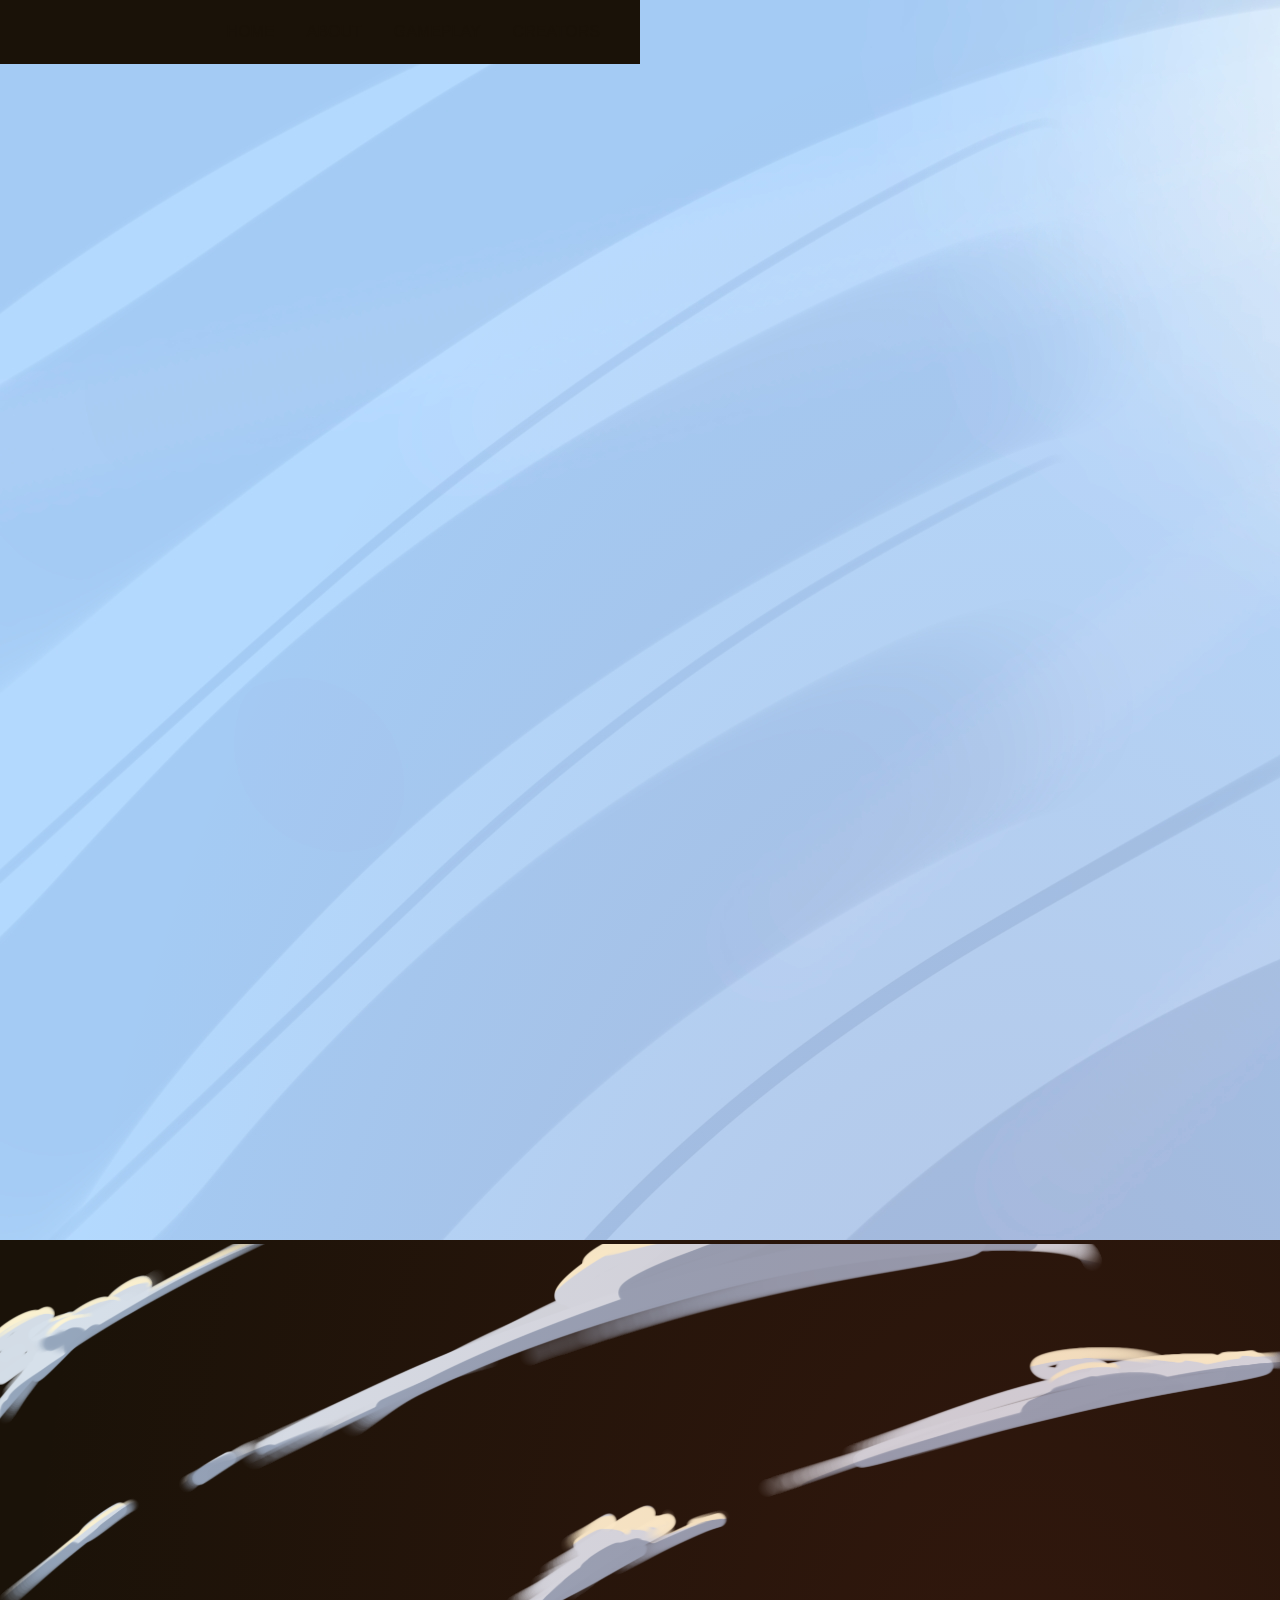
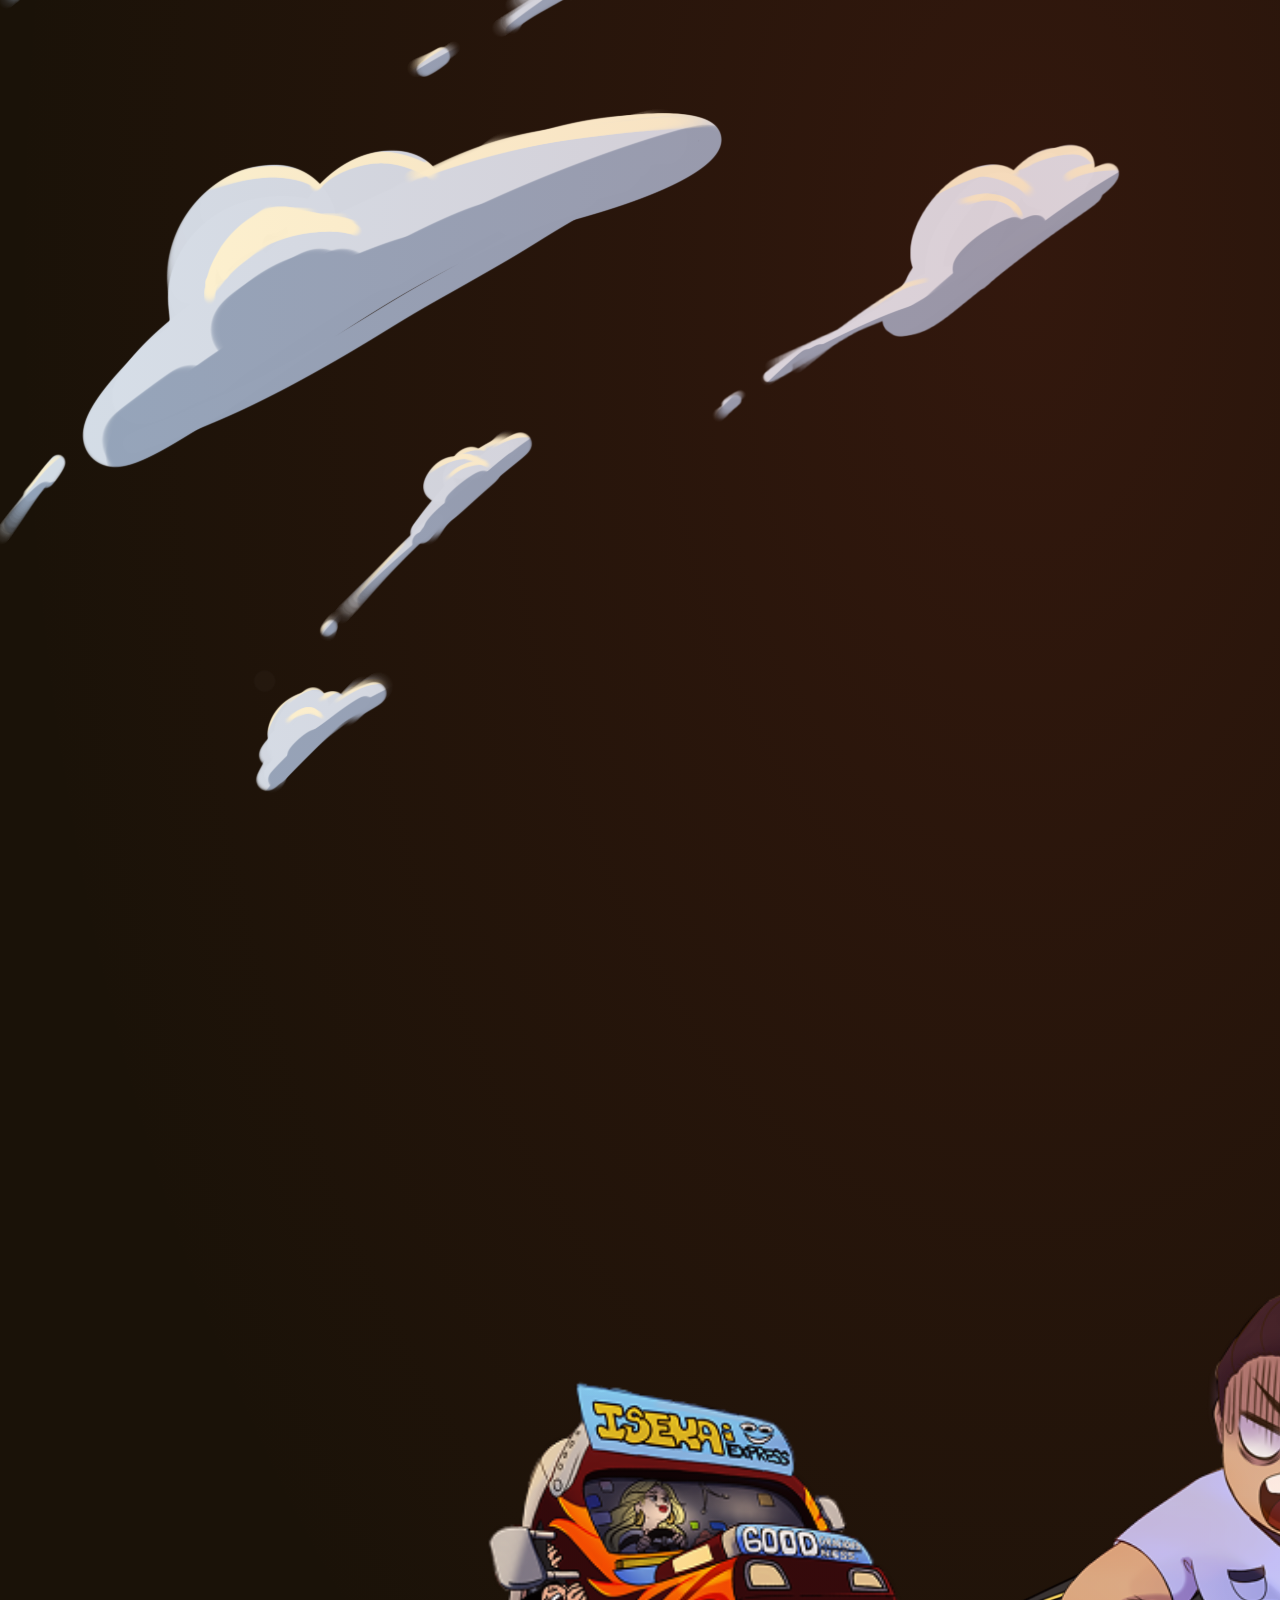
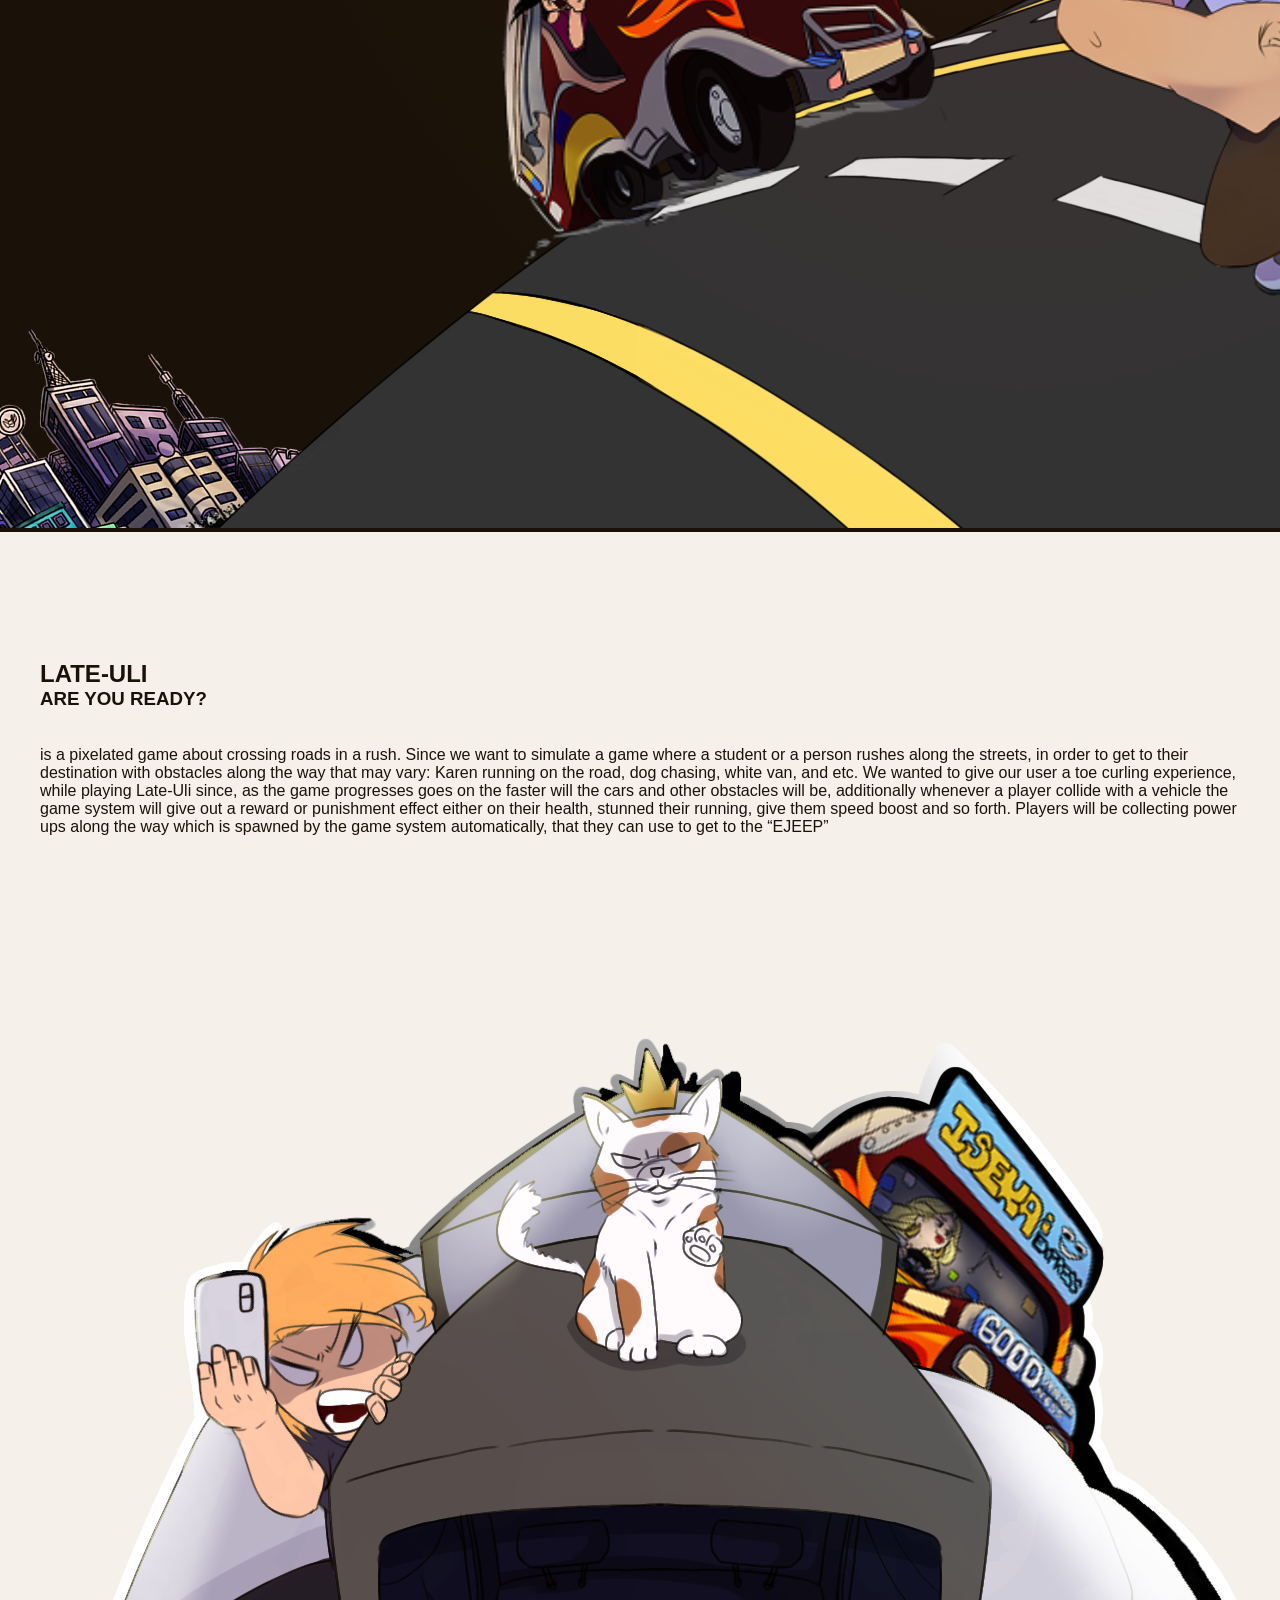
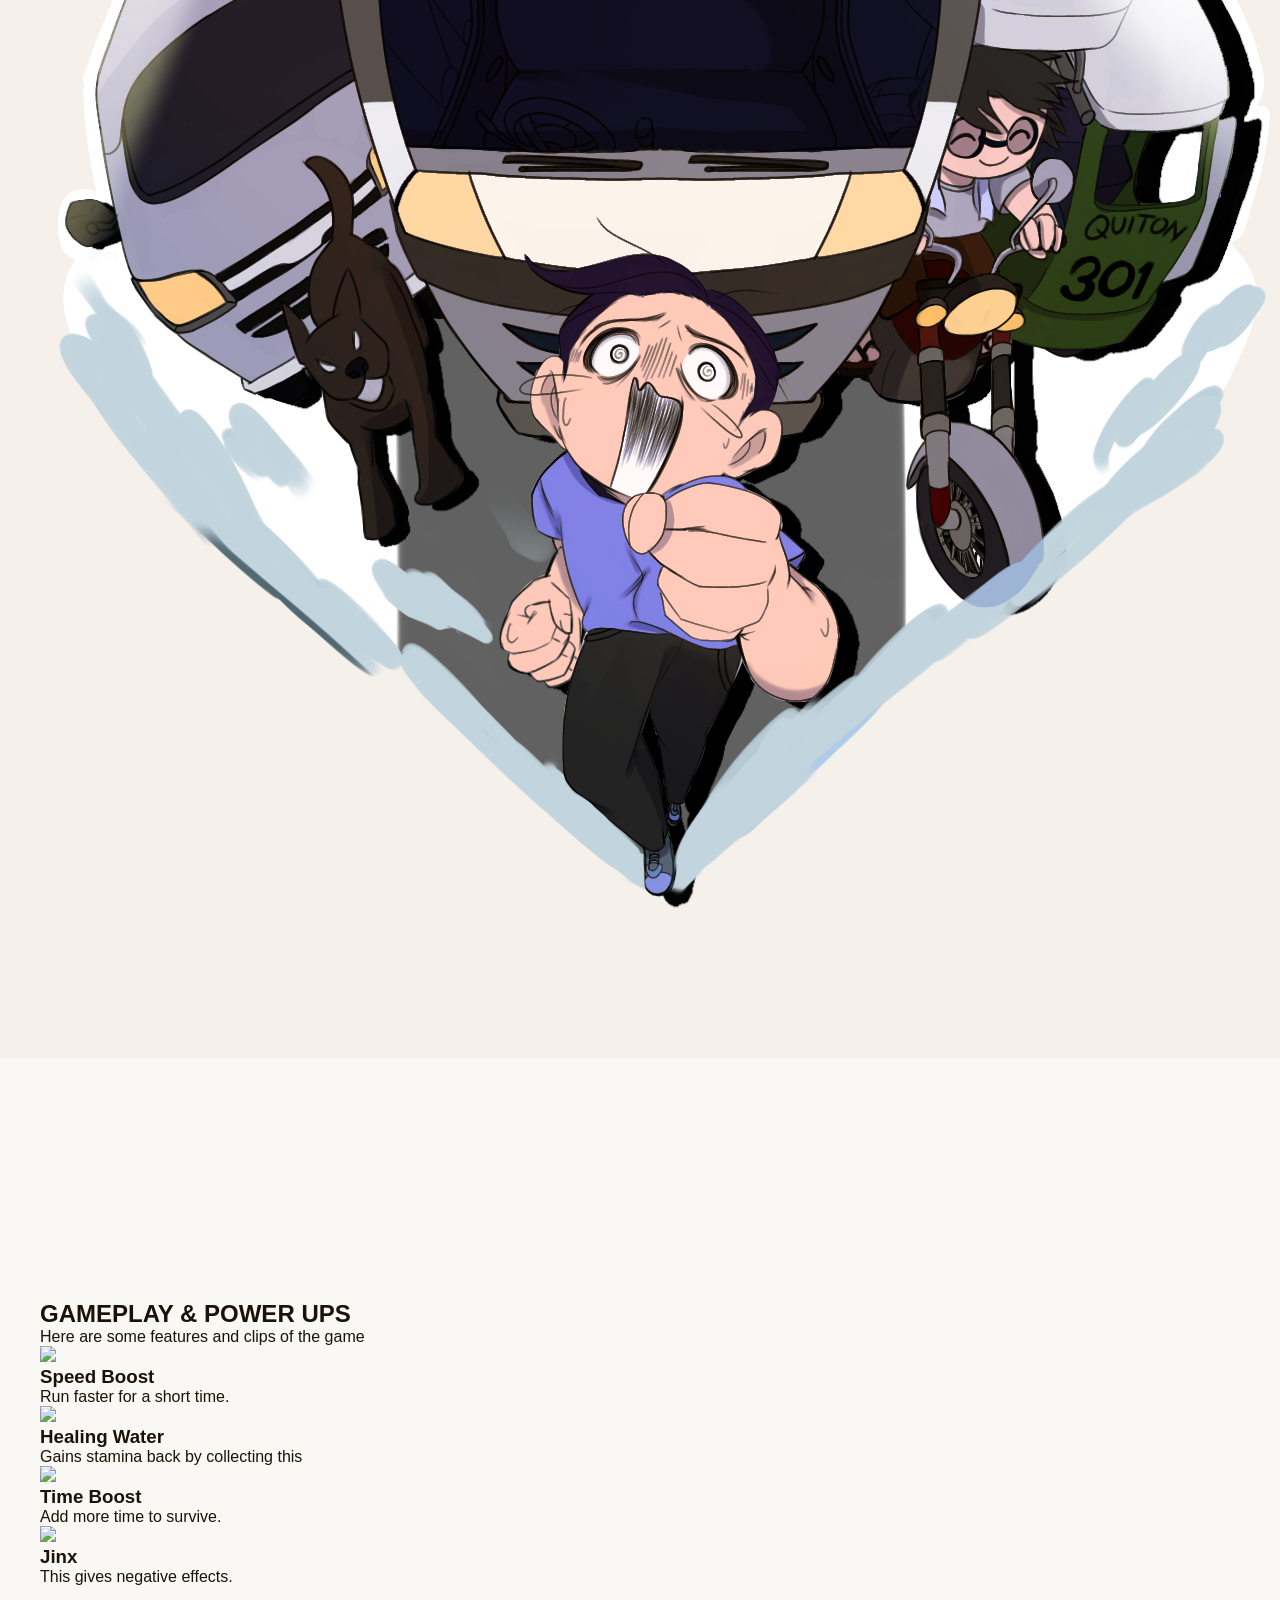
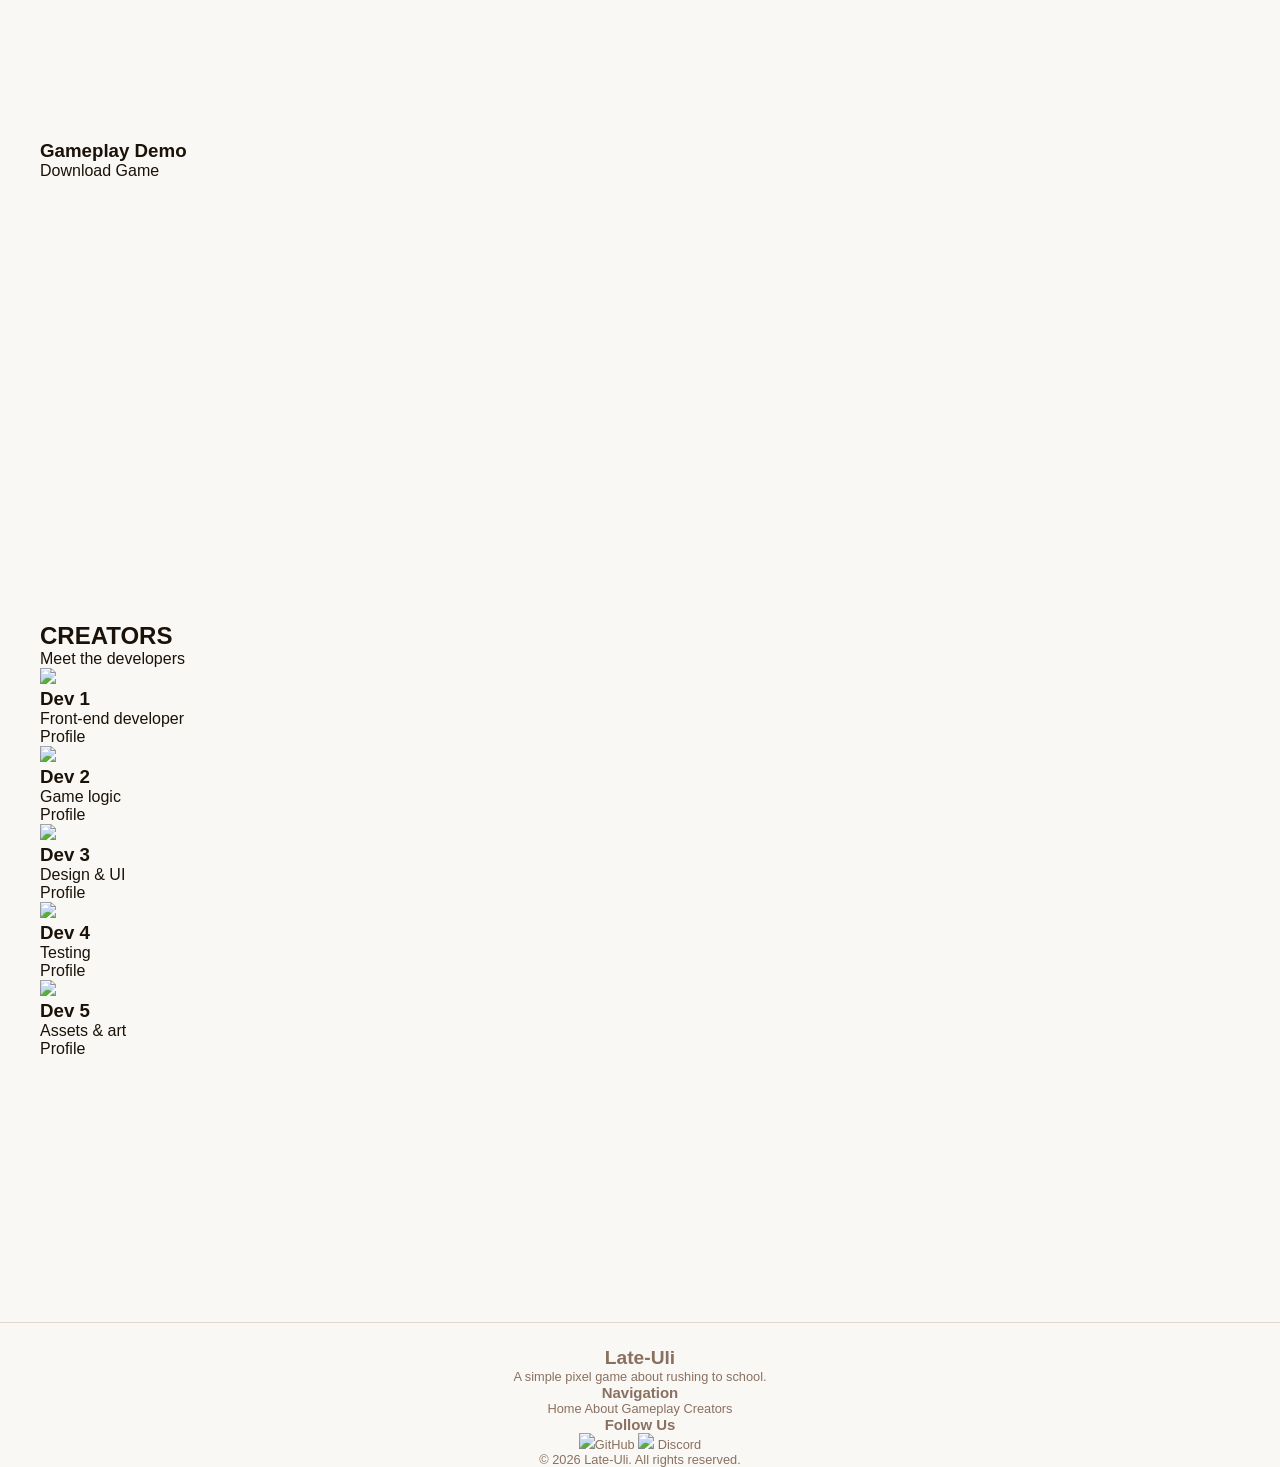
==== commit 96f61693: "Update index.html" ====
--- a/index.html
+++ b/index.html
@@ -2,167 +2,184 @@
 <html lang="en">
 
 <head>
-    <meta charset="UTF-8" />
-    <meta name="viewport" content="width=device-width, initial-scale=1.0" />
-    <title>Xyvanne Tavares M. — Student Profile</title>
-    <link rel="stylesheet" href="style.css" />
-    <link rel="preconnect" href="https://fonts.googleapis.com">
-    <link href="https://fonts.googleapis.com/css2?family=Bebas+Neue&family=DM+Sans:wght@300;400;500&display=swap" rel="stylesheet">
+    <meta charset="UTF-8">
+    <meta name="viewport" content="width=device-width, initial-scale=1.0">
+    <title>Late-Uli</title>
+    <link rel="stylesheet" href="style.css">
 </head>
 
 <body>
 
-    <!-- NAV -->
-    <nav class="navbar" id="navbar">
-        <div class="nav-brand">studentprofile</div>
-        <ul class="nav-links">
-            <li><a href="#home" class="nav-link active" data-section="home">HOME</a></li>
-            <li><a href="#about" class="nav-link" data-section="about">ABOUT ME</a></li>
-            <li><a href="#skills" class="nav-link" data-section="skills">SKILLS</a></li>
-            <li><a href="#interest" class="nav-link" data-section="interest">INTEREST</a></li>
-            <li><a href="#contact" class="nav-link" data-section="contact">CONTACT</a></li>
-        </ul>
-        <button class="hamburger" id="hamburger" aria-label="Menu">
-        <span></span><span></span><span></span>
-    </button>
-    </nav>
+    <header id="home">
 
-    <!-- MOBILE MENU -->
-    <div class="mobile-menu" id="mobileMenu">
-        <a href="#home" class="mobile-link">HOME</a>
-        <a href="#about" class="mobile-link">ABOUT ME</a>
-        <a href="#skills" class="mobile-link">SKILLS</a>
-        <a href="#interest" class="mobile-link">INTEREST</a>
-        <a href="#contact" class="mobile-link">CONTACT</a>
-    </div>
+        <nav class="navbar">
+            <img src="logo.png" class="logo-img">
 
-    <!-- HOME -->
-    <section class="section" id="home">
-        <div class="home-content">
-            <div class="home-image-wrap">
-                <img src="Unknown-40.jpg">
+            <div class="nav-links">
+                <a href="#home">HOME</a>
+                <a href="#about">ABOUT</a>
+                <a href="#game">GAMEPLAY</a>
+                <a href="#creators">CREATORS</a>
             </div>
-            <div class="home-text">
-                <p class="eyebrow">its me</p>
-                <h1 class="hero-name">XYVANNE TAVARES M.</h1>
-                <p class="hero-tagline">Turning hard work into achievement,<br>and dreams into reality.</p>
+        </nav>
+
+        <div class="parallax">
+            <img src="bg2.jpg" id="one">
+            <img src="clouds.png" id="third">
+            <img src="front.png" id="two">
+        </div>
+
+    </header>
+
+    <main>
+
+        <section id="about" class="section">
+            <div class="about-box">
+
+                <div class="text">
+                    <h2>LATE-ULI</h2>
+                    <h3>ARE YOU READY?</h3>
+                    <br><br>
+                    <p>
+                        is a pixelated game about crossing roads in a rush. Since we want to simulate a game where a student or a person rushes along the streets, in order to get to their destination with obstacles along the way that may vary: Karen running on the road, dog
+                        chasing, white van, and etc. We wanted to give our user a toe curling experience, while playing Late-Uli since, as the game progresses goes on the faster will the cars and other obstacles will be, additionally whenever a player
+                        collide with a vehicle the game system will give out a reward or punishment effect either on their health, stunned their running, give them speed boost and so forth. Players will be collecting power ups along the way which is spawned
+                        by the game system automatically, that they can use to get to the “EJEEP”
+                    </p>
+                </div>
+
+                <div class="img-box">
+                    <img src="picturejoserun.png">
+                </div>
+
+            </div>
+        </section>
+        <section id="game" class="section">
+            <h2 class="title">GAMEPLAY & POWER UPS</h2>
+            <p class="subtitle">Here are some features and clips of the game</p>
+
+            <div class="cards">
+
+                <div class="card">
+                    <img src="gifasset/speed shoe.gif">
+                    <h3>Speed Boost</h3>
+                    <p>Run faster for a short time.</p>
+                </div>
+
+                <div class="card">
+                    <img src="gifasset/water.gif">
+                    <h3>Healing Water</h3>
+                    <p>Gains stamina back by collecting this</p>
+                </div>
+
+                <div class="card">
+                    <img src="gifasset/time power up.gif">
+                    <h3>Time Boost</h3>
+                    <p>Add more time to survive.</p>
+                </div>
+
+                <div class="card">
+                    <img src="gifasset/decrease time.gif">
+                    <h3>Jinx</h3>
+                    <p>This gives negative effects.</p>
+                </div>
+
+                <div class="card demo-card">
+                    <video muted autoplay> <source src="videoAsset/lateulidemo.mp4"></video>
+
+                    <h3>Gameplay Demo</h3>
+
+                    <!-- DOWNLOAD BUTTON -->
+                    <a href="LateUliGame.zip" download class="download-btn">
+                Download Game
+            </a>
+                </div>
+            </div>
+        </section>
+        <section id="creators" class="section">
+            <h2 class="title">CREATORS</h2>
+            <p class="subtitle">Meet the developers</p>
+
+            <div class="devs">
+
+                <div class="dev">
+                    <img src="portfolio_kenneth/kenneth.jpg">
+                    <div class="overlay">
+                        <h3>Dev 1</h3>
+                        <p>Front-end developer</p>
+                        <a href="portfolio_kenneth/portfolio.html">Profile</a>
+                    </div>
+                </div>
+
+                <div class="dev">
+                    <img src="Cocutan/Cocutan/4th.jpg">
+                    <div class="overlay">
+                        <h3>Dev 2</h3>
+                        <p>Game logic</p>
+                        <a href="Cocutan/Cocutan/Index.html">Profile</a>
+                    </div>
+                </div>
+
+                <div class="dev">
+                    <img src="Xyvanne/Unknown-40.jpg">
+                    <div class="overlay">
+                        <h3>Dev 3</h3>
+                        <p>Design & UI</p>
+                        <a href="Xyvanne/index.html">Profile</a>
+                    </div>
+                </div>
+
+                <div class="dev">
+                    <img src="bernas/bernas/54caf76a-6d49-4d84-9a0f-51dc49c5455b.jpg">
+                    <div class="overlay">
+                        <h3>Dev 4</h3>
+                        <p>Testing</p>
+                        <a href="bernas/bernas/index.html">Profile</a>
+                    </div>
+                </div>
+
+                <div class="dev">
+                    <img src="kimberly/profileassets/kim.JPG">
+                    <div class="overlay">
+                        <h3>Dev 5</h3>
+                        <p>Assets & art</p>
+                        <a href="kimberly/profileindex1.html">Profile</a>
+                    </div>
+                </div>
+            </div>
+        </section>
+    </main>
+
+    <footer class="footer">
+        <div class="footer-container">
+            <div class="footer-left">
+                <h2>Late-Uli</h2>
+                <p>A simple pixel game about rushing to school.</p>
+            </div>
+
+            <div class="footer-links">
+                <h3>Navigation</h3>
+                <a href="#home">Home</a>
+                <a href="#about">About</a>
+                <a href="#game">Gameplay</a>
+                <a href="#creators">Creators</a>
+            </div>
+
+            <div class="footer-socials">
+                <h3>Follow Us</h3>
+
+                <a href="#">
+                    <img src="icons/github.png">GitHub
+                </a>
+
+                <a href="#">
+                    <img src=" icons/discord.png "> Discord
+                </a>
             </div>
         </div>
-    </section>
+        <p class="footer-bottom ">© 2026 Late-Uli. All rights reserved.</p>
+    </footer>
+    <script src="motion.js "></script>
+</body>
 
-    <!-- ABOUT -->
-    <section class="section" id="about">
-        <div class="section-inner">
-            <h2 class="section-title">ABOUT ME</h2>
-            <div class="about-text">
-
-                <p class="hero-tagline">I am a working student who believes that hard work is the key to a better future.<br> My goal is to achieve financial stability not just for myself, but to give my family a beautiful life.<br> I'm turning dreams into reality.
-                </p>
-            </div>
-        </div>
-        </div>
-    </section>
-
-
-    <!-- SKILLS -->
-    <section class="section" id="skills">
-        <div class="section-inner">
-            <h2 class="section-title">SKILLS</h2>
-            <div class="skills-grid">
-                <div class="skill-card">
-                    <div class="skill-icon"></div>
-                    <h3>Photographer</h3>
-                    <p>Capturing special moments</p>
-                </div>
-                <div class="skill-card">
-                    <div class="skill-icon"></div>
-                    <h3>Music Editor</h3>
-                    <p>Remixer</p>
-                </div>
-                <div class="skill-card">
-                    <div class="skill-icon"></div>
-                    <h3>Logo Designer</h3>
-                    <p>Crafting unique logo</p>
-                </div>
-                <div class="skill-card">
-                    <div class="skill-icon"></div>
-                    <h3>Guitar Tech</h3>
-                    <p>Building guitars and ukulele</p>
-                </div>
-                <div class="skill-card">
-                    <div class="skill-icon"></div>
-                    <h3>Basic Electric Installation</h3>
-                    <p>Installing house wirings</p>
-                </div>
-            </div>
-        </div>
-    </section>
-
-    <!-- INTEREST -->
-    <section class="section" id="interest">
-        <div class="section-inner">
-            <h2 class="section-title">INTEREST</h2>
-            <div class="interest-list">
-                <div class="interest-item" data-index="1">
-                    <span class="interest-num">01</span>
-                    <span class="interest-name">SPORTS</span>
-                    <span class="interest-bar"><span></span></span>
-                </div>
-                <div class="interest-item" data-index="2">
-                    <span class="interest-num">02</span>
-                    <span class="interest-name">COOKING</span>
-                    <span class="interest-bar"><span></span></span>
-                </div>
-                <div class="interest-item" data-index="3">
-                    <span class="interest-num">03</span>
-                    <span class="interest-name">PHOTOGRAPHY</span>
-                    <span class="interest-bar"><span></span></span>
-                </div>
-                <div class="interest-item" data-index="4">
-                    <span class="interest-num">04</span>
-                    <span class="interest-name">SWIMMING</span>
-                    <span class="interest-bar"><span></span></span>
-                </div>
-                <div class="interest-item" data-index="5">
-                    <span class="interest-num">05</span>
-                    <span class="interest-name">HIKING</span>
-                    <span class="interest-bar"><span></span></span>
-                </div>
-            </div>
-        </div>
-    </section>
-
-    <!-- CONTACT -->
-    <section class="section" id="contact">
-        <div class="section-inner contact-inner">
-            <h2 class="section-title">CONTACT</h2>
-            <p class="contact-sub">Feel free to reach out for collaborations, projects, or just to say hi.</p>
-            <div class="contact-cards">
-                <a href="mailto:xyvannetavares768@gmail.com" class="contact-card">
-                    <div class="contact-icon"></div>
-                    <div class="contact-detail">
-                        <span class="contact-type">Email :</span>
-                        <span class="contact-value">xyvannetavares768@gmail.com</span>
-                    </div>
-                </a>
-                <div class="contact-card">
-                    <div class="contact-icon"></div>
-                    <a href="@UR_XYNZ">
-                        <div class="contact-detail">
-                            <span class="contact-type">Instagram :</span>
-                            <span class="contact-value">@UR_XYNZ</span>
-                        </div>
-                    </a>
-                </div>
-
-                <div class="contact-card">
-                    <a href="https://www.facebook.com/me/">
-                        <div class="contact-icon"></div>
-                        <div class="contact-detail">
-                            <span class="contact-type">Facebook</span>
-                            <span class="contact-value">https://www.facebook.com/me/</span>
-                        </div>
-                    </a>
-                </div>
-            </div>
-        </div>+</html>
